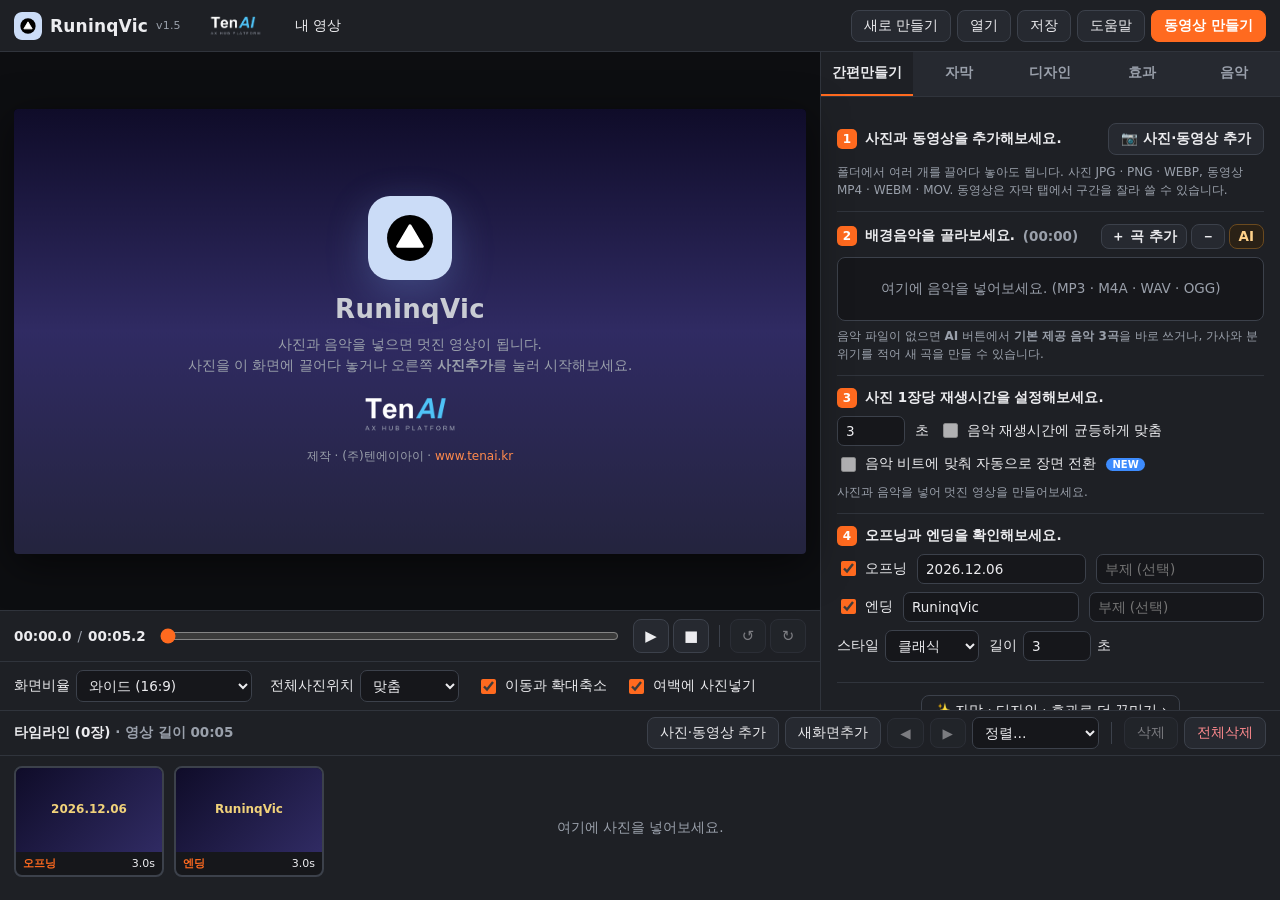
==== index.html @ b792215c "Music dialog: keep ElevenLabs only, add 3 built-in songs (봄의 첫빛 x2, Rosemarine) usable without a key" ====
<!DOCTYPE html>
<html lang="ko">
<head>
<meta charset="utf-8">
<meta name="viewport" content="width=device-width, initial-scale=1, viewport-fit=cover">
<meta name="theme-color" content="#16171b">
<meta name="mobile-web-app-capable" content="yes">
<meta name="apple-mobile-web-app-capable" content="yes">
<meta name="apple-mobile-web-app-status-bar-style" content="black-translucent">
<meta name="apple-mobile-web-app-title" content="RuninqVic">
<link rel="manifest" href="manifest.json">
<link rel="apple-touch-icon" href="assets/apple-touch-icon.png">
<title>RuninqVic - 사진으로 동영상 만들기 | 텐에이아이</title>
<meta name="author" content="(주)텐에이아이 - www.tenai.kr">
<meta name="description" content="사진과 음악으로 MP4 슬라이드쇼 동영상을 만드는 무료 웹앱. 제작: (주)텐에이아이 www.tenai.kr">
<link rel="icon" href="data:image/svg+xml,%3Csvg xmlns='http://www.w3.org/2000/svg' viewBox='0 0 64 64'%3E%3Crect width='64' height='64' rx='15' fill='%23CBDCF7'/%3E%3Ccircle cx='32' cy='32' r='17.5' fill='%23000000'/%3E%3Cpath d='M32 22.5 L41.5 38.5 H22.5 Z' fill='%23FFFFFF' stroke='%23FFFFFF' stroke-width='2' stroke-linejoin='round'/%3E%3C/svg%3E">
<link rel="stylesheet" href="css/app.css">
</head>
<body>
<header class="topbar">
  <div class="brand"><img class="logo" src="assets/logo.svg" alt="" width="28" height="28"><span class="name">RuninqVic</span><span class="ver">v1.5</span><a class="maker-logo" href="https://www.tenai.kr" target="_blank" rel="noopener" title="제작: (주)텐에이아이 · www.tenai.kr"><img src="assets/tenai-logo-dark.png" alt="TenAI"></a></div>
  <input id="projName" class="proj-name" title="프로젝트 이름" spellcheck="false">
  <div class="top-actions">
    <button id="btnNew" title="새 프로젝트 (Ctrl+N)"><span class="ico">🆕</span><span class="txt">새로 만들기</span></button>
    <button id="btnOpen" title="프로젝트 파일 열기 (Ctrl+O)"><span class="ico">📂</span><span class="txt">열기</span></button>
    <button id="btnSave" title="프로젝트 파일로 저장 (Ctrl+S)"><span class="ico">💾</span><span class="txt">저장</span></button>
    <button id="btnHelp" title="도움말 (F1)"><span class="ico">❔</span><span class="txt">도움말</span></button>
    <button id="btnSend" hidden title="방금 만든 영상을 카카오톡 등으로 보내기"><span class="ico">📤</span><span class="txt">보내기</span></button>
    <button id="btnExport" class="primary" title="동영상 만들기 (Ctrl+E)"><span class="ico">🎬</span><span class="txt">동영상 만들기</span></button>
  </div>
</header>

<main class="layout">
  <section class="stage">
    <div class="preview-wrap" id="previewWrap">
      <canvas id="preview"></canvas>
      <div class="welcome" id="welcome">
        <img class="w-logo" src="assets/logo.svg" alt="RuninqVic" width="84" height="84">
        <h1>RuninqVic</h1>
        <p>사진과 음악을 넣으면 멋진 영상이 됩니다.<br>사진을 이 화면에 끌어다 놓거나 오른쪽 <b>사진추가</b>를 눌러 시작해보세요.</p>
        <p class="credit"><a href="https://www.tenai.kr" target="_blank" rel="noopener" title="(주)텐에이아이 홈페이지"><img class="credit-logo" src="assets/tenai-logo-dark.png" alt="TenAI"></a><br>제작 · (주)텐에이아이 · <a href="https://www.tenai.kr" target="_blank" rel="noopener">www.tenai.kr</a></p>
      </div>
      <div class="drop-overlay" id="dropOverlay">여기에 놓으면 추가됩니다</div>
    </div>
    <div class="controls">
      <div class="tc"><span id="tcCur">00:00.0</span><span class="sep">/</span><span id="tcTotal">00:00.0</span></div>
      <input type="range" id="scrub" min="0" max="1000" value="0" step="1">
      <div class="ctl-btns">
        <button id="btnPlay" class="icon" title="재생/일시정지 (Space)">▶</button>
        <button id="btnStop" class="icon" title="정지">■</button>
        <span class="vsep"></span>
        <button id="btnRotL" class="icon" title="선택한 사진 왼쪽으로 90° 회전">↺</button>
        <button id="btnRotR" class="icon" title="선택한 사진 오른쪽으로 90° 회전">↻</button>
        <button id="btnStageOpts" class="icon mobile-only" title="화면 설정 (비율·위치·효과)">⚙</button>
      </div>
    </div>
    <div class="stage-opts">
      <label>화면비율 <select id="aspect"></select></label>
      <label>전체사진위치 <select id="fit"><option value="fit">맞춤</option><option value="fill">채움</option><option value="original">원본 크기</option></select></label>
      <label class="chk"><input type="checkbox" id="kenBurns"> 이동과 확대축소</label>
      <label class="chk"><input type="checkbox" id="blurFill"> 여백에 사진넣기</label>
    </div>
  </section>

  <aside class="panel">
    <nav class="tabs">
      <button data-tab="quick" class="active">간편만들기</button>
      <button data-tab="caption">자막</button>
      <button data-tab="design">디자인</button>
      <button data-tab="fx">효과</button>
      <button data-tab="music">음악</button>
    </nav>
    <div class="tab-pages">

      <div class="tab-page active" data-page="quick">
        <div class="step">
          <div class="step-h"><span class="num">1</span>사진과 동영상을 추가해보세요.<button id="btnAddPhotos" class="step-btn desktop-only">📷 사진·동영상 추가</button><span class="step-btns mobile-only"><button id="btnAddPhotosOnly" class="step-btn">📷 사진</button><button id="btnAddVideosOnly" class="step-btn">🎬 동영상</button></span></div>
          <div class="hint desktop-only">폴더에서 여러 개를 끌어다 놓아도 됩니다. 사진 JPG · PNG · WEBP, 동영상 MP4 · WEBM · MOV. 동영상은 자막 탭에서 구간을 잘라 쓸 수 있습니다.</div>
          <div class="hint mobile-only"><b>여러 장 한 번에:</b> 사진 선택 화면에서 사진을 차례로 눌러 여러 장을 고른 뒤 완료(추가)를 누르세요. 갤러리 앱이 열리면 사진을 <b>길게 눌러</b> 선택을 시작합니다. 동영상은 자막 탭에서 구간을 잘라 쓸 수 있습니다.</div>
        </div>
        <div class="step">
          <div class="step-h"><span class="num">2</span>배경음악을 골라보세요. <span class="muted" id="musicTotal">(00:00)</span>
            <span class="step-btns"><button id="btnAddMusic" class="mini" title="음악 파일 추가">＋ 곡 추가</button><button id="btnRemoveMusic" class="mini" title="선택한 음악 제거">－</button><button id="btnGenMusic" class="mini gen" title="가사와 스타일로 AI 음악 만들기">AI</button></span></div>
          <ul class="music-list" id="musicList"><li class="empty">여기에 음악을 넣어보세요. (MP3 · M4A · WAV · OGG)</li></ul>
          <div class="hint">음악 파일이 없으면 <b>AI</b> 버튼에서 <b>기본 제공 음악 3곡</b>을 바로 쓰거나, 가사와 분위기를 적어 새 곡을 만들 수 있습니다.</div>
        </div>
        <div class="step">
          <div class="step-h"><span class="num">3</span>사진 1장당 재생시간을 설정해보세요.</div>
          <div class="row">
            <input type="number" id="defaultDuration" min="0.5" max="60" step="0.5" value="3"> 초
            <label class="chk"><input type="checkbox" id="fitToMusic"> 음악 재생시간에 균등하게 맞춤</label>
          </div>
          <div class="row">
            <label class="chk"><input type="checkbox" id="beatSync"> 음악 비트에 맞춰 자동으로 장면 전환 <span class="badge">NEW</span></label>
          </div>
          <div class="hint" id="durationInfo">사진과 음악을 넣어 멋진 영상을 만들어보세요.</div>
        </div>
        <div class="step">
          <div class="step-h"><span class="num">4</span>오프닝과 엔딩을 확인해보세요.</div>
          <div class="row title-row">
            <label class="chk"><input type="checkbox" id="openingOn"> 오프닝</label>
            <input type="text" id="openingTitle" placeholder="제목 (예: 2026.09.16)">
            <input type="text" id="openingSub" placeholder="부제 (선택)">
          </div>
          <div class="row title-row">
            <label class="chk"><input type="checkbox" id="endingOn"> 엔딩</label>
            <input type="text" id="endingTitle" placeholder="제목 (예: The End)">
            <input type="text" id="endingSub" placeholder="부제 (선택)">
          </div>
          <div class="row">
            <label>스타일 <select id="titleStyle"></select></label>
            <label>길이 <input type="number" id="titleDuration" min="1" max="15" step="0.5" value="3"> 초</label>
          </div>
        </div>
        <div class="step cta">
          <button id="btnGoDetail" class="ghost">✨ 자막 · 디자인 · 효과로 더 꾸미기 ›</button>
        </div>
      </div>

      <div class="tab-page" data-page="caption">
        <p class="panel-title">타임라인에서 화면을 선택하고 자막을 써보세요.</p>
        <div class="row">
          <select id="capFont" title="글꼴"></select>
          <select id="capSize" title="크기"></select>
          <input type="color" id="capColor" value="#ffffff" title="글자색">
        </div>
        <div class="row toggles">
          <button id="capBold" class="tog" title="굵게"><b>가</b></button>
          <button id="capItalic" class="tog" title="기울임"><i>가</i></button>
          <button id="capShadow" class="tog" title="그림자"><span class="sh">가</span></button>
          <button id="capOutline" class="tog" title="외곽선"><span class="ol">가</span></button>
          <button id="capBox" class="tog" title="배경 상자"><span class="bx">가</span></button>
        </div>
        <textarea id="capText" placeholder="이 화면에 넣을 자막을 입력하세요. 줄바꿈도 됩니다." rows="6"></textarea>
        <div class="two">
          <div>
            <div class="sub-h">위치</div>
            <div class="pos-grid" id="posGrid"></div>
          </div>
          <div>
            <div class="sub-h">효과</div>
            <div class="fx-list" id="capEffects"></div>
          </div>
        </div>
        <div class="row" id="durationRow">
          <label>이 화면 재생시간 <input type="number" id="slideDuration" min="0.5" max="120" step="0.5" placeholder="기본"> 초</label>
          <button id="slideDurationReset" class="mini" title="기본값으로">↺</button>
        </div>
        <div class="video-box" id="videoBox" hidden>
          <div class="sub-h">🎬 동영상 구간 자르기 <span class="muted" id="vSrcLen"></span></div>
          <div class="trimmer" id="trimmer">
            <div class="strip" id="vStrip"></div>
            <div class="dim dim-l" id="vDimL"></div>
            <div class="dim dim-r" id="vDimR"></div>
            <div class="sel-box" id="vSelBox"></div>
            <div class="playhead" id="vPlayhead"></div>
            <div class="handle handle-l" id="vHandleL" tabindex="0" title="시작 지점 (끌어서 조절)"><span class="lbl" id="vLblIn">0.0</span></div>
            <div class="handle handle-r" id="vHandleR" tabindex="0" title="끝 지점 (끌어서 조절)"><span class="lbl" id="vLblOut">0.0</span></div>
          </div>
          <div class="row trim-row">
            <span class="fld">시작 <button class="mini" id="vInMinus" title="0.5초 앞으로">−</button><input type="number" id="vIn" min="0" step="0.1"><button class="mini" id="vInPlus" title="0.5초 뒤로">＋</button></span>
            <span class="fld">끝 <button class="mini" id="vOutMinus" title="0.5초 앞으로">−</button><input type="number" id="vOut" min="0" step="0.1"><button class="mini" id="vOutPlus" title="0.5초 뒤로">＋</button></span>
            <span class="fld">길이 <input type="number" id="vLenIn" min="0.5" step="0.5" title="구간 길이(초). 시작 지점은 그대로 두고 끝을 맞춥니다"> 초</span>
          </div>
          <div class="row trim-row">
            <button id="vSetIn" class="ghost" title="미리보기의 현재 장면을 시작 지점으로 (I)">⏵ 여기서부터</button>
            <button id="vSetOut" class="ghost" title="미리보기의 현재 장면을 끝 지점으로 (O)">⏴ 여기까지</button>
            <button id="vPlaySeg" class="ghost" title="선택한 구간만 재생">▶ 구간 재생</button>
            <span class="grow"></span>
            <span class="quick">빠른 선택 <button class="mini" data-len="3">3초</button><button class="mini" data-len="5">5초</button><button class="mini" data-len="10">10초</button><button class="mini" id="vReset">전체</button></span>
          </div>
          <div class="row">
            <label>동영상 소리 <input type="range" id="vVolume" min="0" max="1.5" step="0.05"> <span id="vVolumeVal">100%</span></label>
            <label class="chk"><input type="checkbox" id="vMute"> 음소거</label>
          </div>
          <div class="hint">미리보기를 원하는 장면에 멈춘 뒤 <b>여기서부터</b> / <b>여기까지</b>를 누르는 것이 가장 쉽습니다. 동영상 화면의 재생시간은 구간 길이와 같습니다. 이동과 확대축소는 동영상에 적용되지 않습니다.</div>
        </div>
        <div class="row nav-row">
          <button id="capApplyAll" class="ghost" title="글꼴·크기·색·위치·효과를 모든 화면에 적용">스타일 전체적용</button>
          <span class="grow"></span>
          <button id="prevSlide" class="ghost">‹ 이전화면</button>
          <button id="nextSlide" class="ghost">다음화면 ›</button>
        </div>
      </div>

      <div class="tab-page" data-page="design">
        <p class="panel-title">타임라인에서 화면을 선택하고 디자인을 골라보세요.</p>
        <div class="sec-h">배경 <span class="grow"></span><label class="inline">다른색 <input type="color" id="bgColor" value="#000000"></label><button id="bgApplyAll" class="mini-text">전체적용</button></div>
        <div class="tile-grid" id="bgGrid"></div>
        <div class="row small"><label>블러 강도 <input type="range" id="blurAmount" min="0" max="80" step="5"></label><label>어둡게 <input type="range" id="blurDarken" min="0" max="0.8" step="0.05"></label></div>
        <div class="sec-h">액자 <span class="grow"></span><button id="frameApplyAll" class="mini-text">전체적용</button></div>
        <div class="tile-grid" id="frameGrid"></div>
        <div class="row nav-row"><span class="grow"></span><button id="prevSlide2" class="ghost">‹ 이전화면</button><button id="nextSlide2" class="ghost">다음화면 ›</button></div>
      </div>

      <div class="tab-page" data-page="fx">
        <p class="panel-title">타임라인에서 화면을 선택하고 효과를 골라보세요.</p>
        <div class="sec-h">⏭ 전환 <span class="grow"></span><button id="trApplyAll" class="mini-text">전체적용</button></div>
        <div class="tile-grid" id="trGrid"></div>
        <div class="row small"><label>전환 길이 <input type="range" id="trDuration" min="0.2" max="2.5" step="0.1"> <span id="trDurationVal">0.8초</span></label></div>
        <div class="row small"><label>이동과 확대축소 강도 <input type="range" id="kbIntensity" min="0.3" max="2" step="0.1"></label></div>
        <div class="sec-h">★ 시네마틱 <span class="grow"></span><button id="cineApplyAll" class="mini-text">전체적용</button></div>
        <div class="tile-grid" id="cineGrid"></div>
        <div class="row nav-row"><span class="grow"></span><button id="prevSlide3" class="ghost">‹ 이전화면</button><button id="nextSlide3" class="ghost">다음화면 ›</button></div>
      </div>

      <div class="tab-page" data-page="music">
        <p class="panel-title">배경음악을 세밀하게 조절해보세요.</p>
        <div class="row"><button id="btnAddMusic2" class="ghost">＋ 곡 추가</button><button id="btnGenMusic2" class="ghost gen">AI</button><span class="grow"></span><span class="muted" id="musicTotal2">총 00:00</span></div>
        <ul class="music-list detail" id="musicList2"></ul>
        <div class="row"><label>전체 볼륨 <input type="range" id="musicVolume" min="0" max="1.5" step="0.05"> <span id="musicVolumeVal">100%</span></label></div>
        <div class="row"><label>페이드 인 <input type="number" id="fadeIn" min="0" max="15" step="0.5"> 초</label><label>페이드 아웃 <input type="number" id="fadeOut" min="0" max="15" step="0.5"> 초</label></div>
        <div class="row"><label>시작 지점 자르기 <input type="number" id="trimStart" min="0" step="1"> 초</label><label class="chk"><input type="checkbox" id="musicLoop"> 영상이 더 길면 반복</label></div>
        <div class="row"><label class="chk"><input type="checkbox" id="duckVideo"> 동영상 소리가 날 때 음악 줄이기</label><label>음악 크기 <input type="range" id="duckLevel" min="0" max="1" step="0.05"> <span id="duckLevelVal">25%</span></label></div>
        <div class="hint" id="beatInfo">음악을 넣으면 비트를 자동으로 분석합니다.</div>
      </div>
    </div>
  </aside>
</main>

<footer class="timeline">
  <div class="tl-head">
    <span class="tl-title">타임라인 (<span id="slideCount">0</span>장) <span class="muted">· 영상 길이 <span id="tlTotal">00:00</span></span></span>
    <div class="tl-actions">
      <button id="btnAddPhotos2"><span class="ico">📷</span><span class="txt">사진·동영상 추가</span></button>
      <button id="btnAddText"><span class="ico">➕</span><span class="txt">새화면추가</span></button>
      <button id="btnMoveL" title="선택한 화면을 앞으로">◀</button>
      <button id="btnMoveR" title="선택한 화면을 뒤로">▶</button>
      <select id="sortSel" title="정렬"><option value="">정렬…</option><option value="name">이름순</option><option value="date">촬영·수정일순</option><option value="reverse">순서 뒤집기</option><option value="shuffle">무작위 섞기</option></select>
      <span class="vsep"></span>
      <button id="btnDelete" title="선택한 화면 삭제 (Delete)"><span class="ico">－</span><span class="txt">삭제</span></button>
      <button id="btnClear" class="danger"><span class="ico">✕</span><span class="txt">전체삭제</span></button>
    </div>
  </div>
  <div class="tl-strip" id="tlStrip"><div class="tl-empty" id="tlEmpty">여기에 사진을 넣어보세요.</div></div>
</footer>

<!-- Export modal -->
<div class="modal" id="exportModal">
  <div class="modal-box">
    <div class="modal-h">동영상 만들기<button class="close" data-close="exportModal">✕</button></div>
    <div class="modal-body" id="exportForm">
      <div class="row"><label class="wide">파일 이름 <input type="text" id="exName"></label></div>
      <div class="row"><label>용도 <select id="exPreset"><option value="pc">PC · TV용 (1080p)</option><option value="youtube">유튜브 (1080p 고화질)</option><option value="sns">스마트폰 · SNS (720p)</option><option value="4k">4K UHD</option><option value="custom">사용자 설정</option></select></label></div>
      <div class="row"><label>크기 <select id="exRes"></select></label><label>프레임 <select id="exFps"><option value="24">24 fps</option><option value="30" selected>30 fps</option><option value="60">60 fps</option></select></label></div>
      <div class="row"><label>품질 <select id="exQuality"><option value="low">하 (작은 용량)</option><option value="medium">중</option><option value="high" selected>상 (추천)</option></select></label><label>비트레이트 <input type="number" id="exBitrate" min="1" max="120" step="1"> Mbps</label></div>
      <div class="ex-info" id="exInfo"></div>
    </div>
    <div class="modal-body" id="exportProgress" hidden>
      <canvas id="exPreview" width="320" height="180"></canvas>
      <div class="bar"><div id="exBar"></div></div>
      <div class="ex-status" id="exStatus">준비 중…</div>
    </div>
    <div class="modal-body" id="exportDone" hidden>
      <div class="done-icon">✅</div>
      <div class="ex-status" id="exDoneMsg"></div>
      <a id="exDownload" class="btn primary" download hidden>파일 다운로드</a>
      <div class="send-box" id="exSendBox" hidden>
        <div class="send-h">📤 완성한 영상 보내기</div>
        <div class="send-btns">
          <button id="exShare" class="primary">💬 카카오톡 등으로 보내기</button>
          <a id="exDragFile" class="drag-file" draggable="true" hidden title="이 파일을 카카오톡 PC 채팅창으로 끌어다 놓으세요"><span class="df-ico">🎞</span><span class="df-name" id="exDragName"></span><small>카카오톡 채팅창으로 끌어다 놓기</small></a>
        </div>
        <div class="send-hint" id="exSendHint"></div>
      </div>
      <div class="save-hint" id="exSaveHint" hidden></div>
    </div>
    <div class="modal-f">
      <button id="exCancel" class="ghost">취소</button>
      <button id="exStart" class="primary">만들기</button>
      <button id="exClose" class="primary" hidden>닫기</button>
    </div>
  </div>
</div>

<!-- AI music modal -->
<div class="modal" id="musicGenModal">
  <div class="modal-box wide">
    <div class="modal-h">✨ AI 음악 · 기본 제공 음악 <span class="muted mg-sub">기본 제공 곡을 고르거나, 가사와 분위기를 적어 새 곡을 만듭니다</span><button class="close" data-close="musicGenModal">✕</button></div>
    <div class="modal-body" id="mgForm">
      <div class="mg-provider top">
        <div class="row">
          <label>음악 선택 <select id="mgProvider"></select></label>
          <span class="muted" id="mgProviderNote"></span>
        </div>
        <div class="row" id="mgKeyRow">
          <label class="wide">API 키 <input type="password" id="mgKey" placeholder="서비스에서 발급받은 API 키를 붙여넣으세요" autocomplete="off"></label>
          <label class="chk"><input type="checkbox" id="mgKeySave" checked> 이 브라우저에 저장</label>
          <a id="mgKeyLink" class="btn-link" href="#" target="_blank" rel="noopener">키 발급 안내 ›</a>
        </div>
        <div class="hint" id="mgHint">키는 이 PC의 브라우저 안에만 저장되며 작곡 요청에만 사용됩니다. 곡 하나에 보통 30초~2분이 걸리고, 서비스 요금이 발생할 수 있습니다.</div>
      </div>
      <div class="mg-grid">
        <div class="mg-col">
          <label class="mg-label">1. 분위기 · 스타일</label>
          <textarea id="mgStyle" rows="3" placeholder="예: 따뜻한 어쿠스틱 기타와 피아노, 잔잔하고 감성적인 발라드, 가족 여행 영상에 어울리는 분위기"></textarea>
          <div class="chips" id="mgChips"></div>
          <div class="row">
            <label>보컬 <select id="mgVocal"><option value="auto">보컬 (자동)</option><option value="female">여성 보컬</option><option value="male">남성 보컬</option><option value="none">연주곡 (보컬 없음)</option></select></label>
            <label>길이 <select id="mgLength"><option value="30">30초</option><option value="60">1분</option><option value="120" selected>2분</option><option value="180">3분</option><option value="fit">영상 길이에 맞춤</option></select></label>
          </div>
        </div>
        <div class="mg-col">
          <label class="mg-label">2. 가사 <span class="muted">(선택 · 비우면 AI가 가사도 지어 부릅니다)</span></label>
          <textarea id="mgLyrics" rows="9" placeholder="[verse]&#10;파란 바다 위로 우리 웃음이 번져&#10;오래도록 기억할 여름의 하루&#10;&#10;[chorus]&#10;함께라서 더 빛나는 시간&#10;…&#10;&#10;※ [verse] [chorus] [bridge] 표시는 넣어도 되고 안 넣어도 됩니다."></textarea>
          <div class="row small"><button id="mgLyricsHelp" class="mini-text ghost">가사 예시 넣기</button><span class="muted" id="mgLyricsCount">0자</span></div>
        </div>
      </div>
    </div>
    <div class="modal-body" id="mgProgress" hidden>
      <div class="mg-wait"><div class="spinner"></div><div class="ex-status" id="mgStatus">작곡 중…</div></div>
    </div>
    <div class="modal-body" id="mgResult" hidden>
      <div class="row"><label class="wide">곡 이름 <input type="text" id="mgTitle"></label></div>
      <audio id="mgAudio" controls preload="auto"></audio>
      <div class="ex-status" id="mgResultInfo"></div>
    </div>
    <div class="modal-f">
      <button id="mgRetry" class="ghost" hidden>↺ 다시 만들기</button>
      <a id="mgDownload" class="btn-link" download hidden>다운로드</a>
      <span class="grow"></span>
      <button id="mgCancel" class="ghost">취소</button>
      <button id="mgStart" class="primary">✨ 만들기</button>
      <button id="mgAdd" class="primary" hidden>＋ 배경음악으로 넣기</button>
    </div>
  </div>
</div>

<!-- Help modal -->
<div class="modal" id="helpModal">
  <div class="modal-box wide">
    <div class="modal-h">RuninqVic 도움말<button class="close" data-close="helpModal">✕</button></div>
    <div class="modal-body help">
      <h3>1. 간편만들기</h3>
      <ol>
        <li><b>사진·동영상 추가</b>로 사진이나 짧은 동영상을 넣습니다. 폴더에서 화면으로 끌어다 놓아도 됩니다. 스마트폰에서는 [사진]과 [동영상] 버튼이 따로 있으며, 사진 선택 화면에서 여러 장을 차례로 눌러 한 번에 넣을 수 있습니다. 동영상은 자막 탭에서 시작·끝 구간을 잘라 길이를 정합니다.</li>
        <li><b>배경음악</b>을 넣습니다. 여러 곡을 넣으면 순서대로 이어집니다. 음악 파일이 없으면 <b>AI</b> 버튼에서 기본 제공 음악 3곡(봄의 첫빛 2곡, Rosemarine)을 바로 넣거나, 가사와 분위기를 적어 ElevenLabs로 새 곡을 만들 수 있습니다(새 곡 만들기는 ElevenLabs API 키 필요).</li>
        <li><b>재생시간</b>을 정합니다. <i>음악 재생시간에 균등하게 맞춤</i>을 켜면 음악 길이에 맞춰 사진 시간을 자동 배분하고, <i>비트에 맞춰</i>를 켜면 박자에 맞춰 장면이 바뀝니다.</li>
        <li><b>오프닝·엔딩</b> 제목을 확인합니다.</li>
      </ol>
      <h3>2. 상세꾸미기</h3>
      <p>타임라인에서 화면을 고른 뒤 <b>자막</b>, <b>디자인(배경·액자)</b>, <b>효과(전환·시네마틱)</b>를 넣습니다. <b>전체적용</b>을 누르면 모든 화면에 같은 설정이 적용됩니다.</p>
      <h3>3. 동영상 만들기</h3>
      <p>오른쪽 위 <b>동영상 만들기</b>를 누르고 크기·품질을 고르면 MP4(H.264/AAC) 파일이 만들어집니다. 1080p · 4K · 60fps · 세로(9:16) 쇼츠도 지원합니다.</p>
      <h3>단축키</h3>
      <table>
        <tr><td>Space</td><td>재생 / 일시정지</td><td>← →</td><td>이전 / 다음 화면</td></tr>
        <tr><td>Delete</td><td>선택한 화면 삭제</td><td>Ctrl+S / Ctrl+O</td><td>프로젝트 저장 / 열기</td></tr>
        <tr><td>Ctrl+E</td><td>동영상 만들기</td><td>Home / End</td><td>처음 / 끝으로</td></tr>
        <tr><td>I / O</td><td>동영상 구간 시작 / 끝을 현재 장면으로</td><td>← → (손잡이)</td><td>구간 0.1초 미세 조절</td></tr>
      </table>
      <h3>스마트폰에서</h3>
      <p>안드로이드 Chrome, 아이폰 Safari(16.4 이상)에서도 같은 주소로 쓸 수 있습니다. 브라우저 메뉴의 <b>홈 화면에 추가</b>를 누르면 앱처럼 설치됩니다. 폰에서는 720p, 사진 60장 이하를 권장합니다.</p>
      <p><b>완성한 영상 보내기</b>: 영상이 완성되면 <b>카카오톡 등으로 보내기</b> 버튼이 나옵니다. 누르면 휴대폰의 공유 창이 열리고, 카카오톡을 고른 뒤 채팅방을 선택하면 바로 전송됩니다(밴드·메시지·메일도 같은 방법). PC에서는 완성 화면의 파일 아이콘을 카카오톡 PC 채팅창으로 끌어다 놓으면 됩니다. 창을 닫은 뒤에도 위쪽 <b>📤 보내기</b> 버튼으로 다시 보낼 수 있습니다.</p>
      <p><b>완성한 영상은 어디에 저장되나요?</b></p>
      <ul>
        <li><b>안드로이드</b>: [갤러리에 저장 · 공유]를 누르고 <b>갤러리</b>(또는 Google 포토)를 고르면 갤러리에 저장됩니다. 카카오톡을 고르면 바로 보낼 수 있습니다. [파일 다운로드]를 누르면 휴대폰의 <b>다운로드</b> 폴더(내 파일 앱 › 다운로드, Chrome 메뉴 › 다운로드)에 저장됩니다.</li>
        <li><b>아이폰·아이패드</b>: [사진 앱에 저장 · 공유]를 누르고 <b>비디오 저장</b>을 누르면 사진 앱에 저장됩니다. [파일 다운로드]를 누르면 <b>파일</b> 앱의 다운로드 폴더(설정에 따라 iCloud Drive 또는 나의 iPhone)에 저장되고, Safari 주소창의 ↓ 아이콘에서도 열 수 있습니다.</li>
        <li>프로젝트 파일(.rvproj)과 AI 작곡 파일도 같은 다운로드 폴더에 저장됩니다.</li>
      </ul>
      <p class="credit-box"><a href="https://www.tenai.kr" target="_blank" rel="noopener"><img src="assets/tenai-logo-dark.png" alt="TenAI"></a> RuninqVic은 <b>(주)텐에이아이</b>가 만들었습니다. · <a href="https://www.tenai.kr" target="_blank" rel="noopener">www.tenai.kr</a></p>
      <p class="muted">작업 내용은 이 PC의 브라우저 안에 자동 저장되며, 사진·음악은 외부로 전송되지 않습니다. 다른 PC로 옮기려면 <b>저장</b>으로 .rvproj 파일을 만드세요.</p>
    </div>
    <div class="modal-f"><a class="btn-link" href="manual.html" target="_blank" rel="noopener">📖 전체 사용설명서 보기</a><span class="grow"></span><button id="btnInstall" hidden>📲 홈 화면에 추가</button><button class="primary" data-close="helpModal">확인</button></div>
  </div>
</div>

<input type="file" id="filePhotos" multiple accept="image/*,video/*,.mp4,.webm,.mov,.m4v" hidden>
<input type="file" id="filePhotosOnly" multiple accept="image/*" hidden>
<input type="file" id="fileVideosOnly" multiple accept="video/*,.mp4,.webm,.mov,.m4v" hidden>
<input type="file" id="fileMusic" multiple accept="audio/*,.mp3,.m4a,.wav,.ogg,.aac,.flac" hidden>
<input type="file" id="fileProj" accept=".rvproj,.json" hidden>
<div id="toast"></div>

<script src="lib/mp4-muxer.min.js"></script>
<script src="lib/webm-muxer.min.js"></script>
<script src="js/state.js"></script>
<script src="js/timeline.js"></script>
<script src="js/designs.js"></script>
<script src="js/render.js"></script>
<script src="js/audio.js"></script>
<script src="js/exporter.js"></script>
<script src="js/store.js"></script>
<script src="js/musicgen.js"></script>
<script src="js/app.js"></script>
</body>
</html>
---- css/app.css ----
:root {
  --bg: #16171b; --bg2: #1e2025; --bg3: #262930; --line: #30343c; --line2: #3c414b;
  --text: #ececef; --muted: #9aa0ab; --accent: #ff6a1f; --accent2: #ff8a4d; --blue: #3d8bfd; --danger: #e5484d;
  --radius: 10px; --font: "Pretendard", "맑은 고딕", "Malgun Gothic", "Segoe UI", system-ui, sans-serif;
}
* { box-sizing: border-box; }
[hidden] { display: none !important; }
html, body { height: 100%; margin: 0; }
body { font-family: var(--font); font-size: 13.5px; color: var(--text); background: var(--bg); display: grid; grid-template-rows: 52px 1fr 190px; overflow: hidden; }
button, select, input, textarea { font: inherit; color: inherit; }
button { background: var(--bg3); border: 1px solid var(--line2); border-radius: 8px; padding: 6px 12px; cursor: pointer; transition: background .12s, border-color .12s, transform .05s; }
button:hover { background: #2f333b; border-color: #4a505b; }
button:active { transform: translateY(1px); }
button:disabled { opacity: .45; cursor: default; }
button.primary, .btn.primary { background: var(--accent); border-color: var(--accent); color: #fff; font-weight: 700; }
button.primary:hover { background: var(--accent2); }
button.ghost { background: transparent; }
button.danger { color: #ff8a8e; }
button.mini { padding: 2px 9px; line-height: 1.4; }
button.mini-text { padding: 3px 10px; font-size: 12px; }
button.icon { width: 36px; height: 34px; padding: 0; font-size: 15px; }
button.tog { width: 38px; height: 34px; padding: 0; font-size: 15px; }
button.tog.on { background: var(--accent); border-color: var(--accent); color: #fff; }
select, input[type=text], input[type=number], textarea { background: var(--bg); border: 1px solid var(--line2); border-radius: 7px; padding: 6px 8px; outline: none; }
select:focus, input:focus, textarea:focus { border-color: var(--blue); }
input[type=number] { width: 68px; }
input[type=color] { width: 34px; height: 30px; padding: 2px; border: 1px solid var(--line2); border-radius: 7px; background: var(--bg); cursor: pointer; }
input[type=range] { accent-color: var(--accent); vertical-align: middle; }
input[type=checkbox] { accent-color: var(--accent); width: 15px; height: 15px; vertical-align: -2px; }
.muted { color: var(--muted); }
.grow { flex: 1; }
.vsep { width: 1px; height: 22px; background: var(--line2); margin: 0 6px; display: inline-block; }
.badge { background: var(--blue); color: #fff; font-size: 10px; padding: 1px 6px; border-radius: 10px; font-weight: 700; margin-left: 4px; vertical-align: 1px; }

/* top bar */
.topbar { display: flex; align-items: center; gap: 14px; padding: 0 14px; background: var(--bg2); border-bottom: 1px solid var(--line); }
.brand { display: flex; align-items: center; gap: 8px; font-weight: 800; font-size: 17px; letter-spacing: .2px; }
.brand .logo { width: 28px; height: 28px; border-radius: 8px; display: block; }
.brand .ver { font-size: 11px; color: var(--muted); font-weight: 500; }
.brand .maker-logo { display: inline-flex; align-items: center; margin-left: 10px; padding: 3px 8px; border-radius: 7px; border: 1px solid transparent; }
.brand .maker-logo img { height: 22px; display: block; }
.brand .maker-logo:hover { background: var(--bg3); border-color: var(--line2); }
.welcome .credit { margin-top: 18px; font-size: 12px; color: var(--muted); pointer-events: auto; }
.welcome .credit a { color: var(--accent2); text-decoration: none; }
.welcome .credit-logo { height: 40px; margin-bottom: 6px; }
.credit-box { background: var(--bg); border: 1px solid var(--line2); border-radius: 8px; padding: 10px 12px; margin: 14px 0 8px; }
.credit-box a { color: var(--accent2); }
.credit-box img { height: 26px; vertical-align: middle; margin-right: 8px; }
.proj-name { width: 240px; background: transparent; border: 1px solid transparent; border-radius: 7px; padding: 5px 8px; font-size: 14px; }
.proj-name:hover, .proj-name:focus { border-color: var(--line2); background: var(--bg); }
.top-actions { margin-left: auto; display: flex; gap: 6px; }

/* layout */
.layout { display: grid; grid-template-columns: 1fr 460px; min-height: 0; }
.stage { display: grid; grid-template-rows: 1fr auto auto; min-height: 0; background: #0d0e11; }
.preview-wrap { position: relative; display: grid; place-items: center; min-height: 0; padding: 14px; }
#preview { max-width: 100%; max-height: 100%; background: #000; box-shadow: 0 10px 40px rgba(0,0,0,.55); border-radius: 4px; cursor: pointer; }
.welcome { position: absolute; inset: 0; display: grid; place-content: center; text-align: center; pointer-events: none; color: #c9ccd3; }
.welcome .w-logo { width: 84px; height: 84px; margin: 0 auto 14px; border-radius: 22px; display: block; box-shadow: 0 12px 40px rgba(120,160,230,.30); }
.welcome h1 { margin: 0 0 10px; font-size: 26px; letter-spacing: .3px; }
.welcome p { margin: 0; line-height: 1.6; color: var(--muted); }
.drop-overlay { position: absolute; inset: 10px; border: 2px dashed var(--accent); border-radius: 14px; background: rgba(255,106,31,.12); display: none; place-items: center; font-size: 20px; font-weight: 700; color: #fff; pointer-events: none; }
body.dragging .drop-overlay { display: grid; }
.controls { display: flex; align-items: center; gap: 12px; padding: 8px 14px; background: var(--bg2); border-top: 1px solid var(--line); }
.tc { font-variant-numeric: tabular-nums; font-weight: 700; min-width: 128px; }
.tc .sep { margin: 0 6px; color: var(--muted); font-weight: 400; }
#scrub { flex: 1; }
.ctl-btns { display: flex; align-items: center; gap: 4px; }
.stage-opts { display: flex; align-items: center; gap: 18px; padding: 8px 14px; background: var(--bg2); border-top: 1px solid var(--line); }
.stage-opts label { display: inline-flex; align-items: center; gap: 6px; }

/* right panel */
.panel { display: grid; grid-template-rows: auto 1fr; background: var(--bg2); border-left: 1px solid var(--line); min-height: 0; }
.tabs { display: grid; grid-template-columns: repeat(5, 1fr); gap: 0; border-bottom: 1px solid var(--line); }
.tabs button { border: 0; border-radius: 0; background: var(--bg3); padding: 12px 4px; font-weight: 700; color: var(--muted); border-bottom: 2px solid transparent; }
.tabs button.active { background: var(--bg2); color: var(--text); border-bottom-color: var(--accent); }
.tab-pages { overflow: auto; min-height: 0; }
.tab-page { display: none; padding: 14px 16px 24px; }
.tab-page.active { display: block; }
.panel-title { margin: 0 0 12px; font-weight: 700; }
.step { padding: 12px 0; border-bottom: 1px solid var(--line); }
.step:last-child { border-bottom: 0; }
.step-h { display: flex; align-items: center; gap: 8px; font-weight: 700; margin-bottom: 8px; }
.step-h .num { width: 20px; height: 20px; border-radius: 5px; background: var(--accent); color: #fff; display: grid; place-items: center; font-size: 12px; }
.step-btn { margin-left: auto; font-weight: 700; }
.step-btns { margin-left: auto; display: flex; gap: 4px; }
.hint { color: var(--muted); font-size: 12px; margin-top: 6px; line-height: 1.5; }
.row { display: flex; align-items: center; gap: 10px; flex-wrap: wrap; margin: 8px 0; }
.row.small { font-size: 12px; color: var(--muted); }
.row.small input[type=range] { width: 110px; }
.row label { display: inline-flex; align-items: center; gap: 6px; }
.row label.wide { flex: 1; }
.row label.wide input { flex: 1; }
.title-row input[type=text] { flex: 1; min-width: 100px; }
.cta { text-align: center; }
.music-list { list-style: none; margin: 0; padding: 0; border: 1px solid var(--line2); border-radius: 8px; background: var(--bg); max-height: 150px; overflow: auto; }
.music-list li { display: flex; align-items: center; gap: 8px; padding: 7px 10px; border-bottom: 1px solid var(--line); cursor: pointer; }
.music-list li:last-child { border-bottom: 0; }
.music-list li.sel { background: rgba(61,139,253,.18); }
.music-list li.empty { color: var(--muted); justify-content: center; cursor: default; padding: 22px; }
.music-list li .n { flex: 1; overflow: hidden; text-overflow: ellipsis; white-space: nowrap; }
.music-list li .d { color: var(--muted); font-variant-numeric: tabular-nums; }
.music-list.detail li input[type=range] { width: 90px; }
.sub-h { font-weight: 700; margin: 10px 0 6px; }
.sec-h { display: flex; align-items: center; gap: 8px; font-weight: 700; margin: 14px 0 8px; }
.sec-h label.inline { font-weight: 400; font-size: 12px; display: inline-flex; align-items: center; gap: 5px; }
.toggles { gap: 6px; }
#capText { width: 100%; resize: vertical; margin: 6px 0; }
.two { display: grid; grid-template-columns: 130px 1fr; gap: 16px; }
.pos-grid { display: grid; grid-template-columns: repeat(3, 34px); gap: 4px; }
.pos-grid button { height: 30px; padding: 0; font-size: 11px; color: var(--muted); }
.pos-grid button.on { background: var(--accent); border-color: var(--accent); color: #fff; }
.fx-list { display: flex; flex-wrap: wrap; gap: 6px; }
.fx-list button.on { background: var(--accent); border-color: var(--accent); color: #fff; }
.nav-row { margin-top: 14px; }
.tile-grid { display: grid; grid-template-columns: repeat(4, 1fr); gap: 8px; }
.tile { border: 2px solid var(--line2); border-radius: 8px; background: var(--bg); padding: 0; overflow: hidden; display: grid; grid-template-rows: 56px auto; }
.tile canvas, .tile .ico { width: 100%; height: 56px; display: block; object-fit: cover; }
.tile .ico { display: grid; place-items: center; font-size: 22px; background: #0d0e11; }
.tile .lbl { font-size: 11px; padding: 4px 2px; text-align: center; white-space: nowrap; overflow: hidden; text-overflow: ellipsis; }
.tile.on { border-color: var(--blue); box-shadow: 0 0 0 1px var(--blue); }
.tile.override .lbl::after { content: " •"; color: var(--accent); }

/* timeline */
.timeline { display: grid; grid-template-rows: auto 1fr; background: var(--bg2); border-top: 1px solid var(--line); min-height: 0; }
.tl-head { display: flex; align-items: center; padding: 6px 14px; border-bottom: 1px solid var(--line); }
.tl-title { font-weight: 700; }
.tl-actions { margin-left: auto; display: flex; align-items: center; gap: 6px; }
.tl-strip { display: flex; gap: 10px; padding: 10px 14px; overflow-x: auto; overflow-y: hidden; align-items: flex-start; position: relative; }
.tl-empty { position: absolute; inset: 0; display: grid; place-items: center; color: var(--muted); }
.tl-item { flex: 0 0 auto; width: 150px; border: 2px solid var(--line2); border-radius: 8px; background: var(--bg); overflow: hidden; cursor: pointer; user-select: none; position: relative; transition: border-color .1s; }
.tl-item:hover { border-color: #565c68; }
.tl-item.sel { border-color: var(--accent); box-shadow: 0 0 0 1px var(--accent); }
.tl-item.dragover { border-color: var(--blue); box-shadow: -4px 0 0 var(--blue); }
.tl-item.title-card .thumb { display: grid; place-items: center; font-weight: 700; color: #f1d27a; background: linear-gradient(135deg, #0f0c29, #302b63); text-align: center; padding: 6px; font-size: 12px; line-height: 1.3; }
.tl-item .thumb { width: 100%; height: 84px; object-fit: cover; display: block; background: #222; }
.tl-item .thumb.text-card { display: grid; place-items: center; color: #fff; background: linear-gradient(135deg, #0f0c29, #24243e); font-size: 12px; padding: 6px; text-align: center; }
.tl-item .meta { display: flex; align-items: center; gap: 6px; padding: 4px 7px; font-size: 11px; }
.tl-item .meta .idx { color: var(--accent); font-weight: 700; }
.tl-item .meta .nm { flex: 1; overflow: hidden; text-overflow: ellipsis; white-space: nowrap; color: var(--muted); }
.tl-item .meta .dur { font-variant-numeric: tabular-nums; }
.tl-item .cap-dot { position: absolute; top: 5px; right: 6px; background: rgba(0,0,0,.6); color: #fff; font-size: 10px; padding: 1px 5px; border-radius: 6px; }
.tl-item .rot { position: absolute; top: 5px; left: 6px; background: rgba(0,0,0,.6); color: #fff; font-size: 10px; padding: 1px 5px; border-radius: 6px; }

/* modal */
.modal { position: fixed; inset: 0; background: rgba(0,0,0,.6); display: none; place-items: center; z-index: 50; }
.modal.open { display: grid; }
.modal-box { width: 560px; max-width: 94vw; max-height: 90vh; overflow: auto; background: var(--bg2); border: 1px solid var(--line2); border-radius: 14px; box-shadow: 0 30px 80px rgba(0,0,0,.6); }
.modal-box.wide { width: 720px; }
.modal-h { display: flex; align-items: center; font-weight: 800; font-size: 16px; padding: 14px 18px; border-bottom: 1px solid var(--line); }
.modal-h .close { margin-left: auto; padding: 2px 8px; background: transparent; border: 0; font-size: 16px; }
.modal-body { padding: 14px 18px; }
.modal-f { display: flex; justify-content: flex-end; align-items: center; gap: 8px; padding: 12px 18px; border-top: 1px solid var(--line); }
.btn-link { color: var(--accent2); text-decoration: none; font-weight: 700; }
.btn-link:hover { text-decoration: underline; }
.ex-info { background: var(--bg); border: 1px solid var(--line); border-radius: 8px; padding: 10px 12px; font-size: 12.5px; color: var(--muted); line-height: 1.6; margin-top: 6px; }
#exPreview { width: 100%; height: auto; background: #000; border-radius: 8px; display: block; }
.bar { height: 10px; background: var(--bg); border: 1px solid var(--line2); border-radius: 6px; overflow: hidden; margin: 14px 0 8px; }
#exBar { height: 100%; width: 0; background: linear-gradient(90deg, var(--accent), #ffb347); transition: width .2s; }
.ex-status { font-size: 13px; color: var(--muted); line-height: 1.6; }
.done-icon { font-size: 44px; text-align: center; margin: 10px 0; }
#exDownload { display: inline-block; text-decoration: none; padding: 8px 16px; border-radius: 8px; margin-top: 10px; }
.help h3 { margin: 14px 0 6px; font-size: 14px; color: var(--accent2); }
.help ol, .help p { margin: 6px 0; line-height: 1.65; }
.help table { border-collapse: collapse; margin-top: 6px; }
.help td { padding: 4px 14px 4px 0; }
.help td:nth-child(odd) { color: var(--accent2); font-weight: 700; font-family: Consolas, monospace; }

/* toast */
#toast { position: fixed; left: 50%; bottom: 210px; transform: translateX(-50%); display: flex; flex-direction: column; gap: 6px; z-index: 60; pointer-events: none; }
#toast div { background: rgba(20,22,28,.95); border: 1px solid var(--line2); color: #fff; padding: 9px 16px; border-radius: 10px; box-shadow: 0 8px 30px rgba(0,0,0,.5); animation: toastIn .18s ease-out; }
#toast div.err { border-color: var(--danger); }
@keyframes toastIn { from { opacity: 0; transform: translateY(8px); } to { opacity: 1; transform: none; } }

/* caption toggle glyph previews */
.tog .sh { text-shadow: 2px 2px 3px #000; }
.tog .ol { -webkit-text-stroke: 1px #000; color: #fff; }
.tog .bx { background: rgba(0,0,0,.6); padding: 0 4px; border-radius: 3px; }

@media (max-width: 1100px) { .layout { grid-template-columns: 1fr 380px; } .tile-grid { grid-template-columns: repeat(3, 1fr); } }

/* video trim */
.video-box { margin-top: 12px; padding: 10px 12px; border: 1px solid var(--line2); border-radius: 10px; background: var(--bg); }
.video-box .sub-h { margin-top: 0; }
.trimmer { position: relative; height: 64px; margin: 6px 0 22px; border-radius: 8px; background: #101114; user-select: none; touch-action: none; overflow: visible; }
.trimmer .strip { position: absolute; inset: 0; border-radius: 8px; background-color: #22242a; background-size: 100% 100%; background-repeat: no-repeat; }
.trimmer .strip.loading::after { content: "장면 미리보기 준비 중…"; position: absolute; inset: 0; display: grid; place-items: center; color: var(--muted); font-size: 12px; }
.trimmer .dim { position: absolute; top: 0; bottom: 0; background: rgba(6,7,9,.72); pointer-events: none; }
.trimmer .dim-l { left: 0; border-radius: 8px 0 0 8px; } .trimmer .dim-r { right: 0; border-radius: 0 8px 8px 0; }
.trimmer .sel-box { position: absolute; top: 0; bottom: 0; border: 2px solid var(--accent); border-radius: 4px; pointer-events: none; box-shadow: inset 0 0 0 1px rgba(0,0,0,.4); }
.trimmer .playhead { position: absolute; top: -4px; bottom: -4px; width: 2px; background: #fff; box-shadow: 0 0 0 1px rgba(0,0,0,.6); pointer-events: none; display: none; }
.trimmer .handle { position: absolute; top: -2px; bottom: -2px; width: 18px; background: var(--accent); border-radius: 5px; cursor: ew-resize; touch-action: none; box-shadow: 0 2px 8px rgba(0,0,0,.6); outline: none; }
.trimmer .handle::before { content: ""; position: absolute; left: 7px; top: 22px; width: 4px; height: 20px; border-left: 1px solid rgba(255,255,255,.7); border-right: 1px solid rgba(255,255,255,.7); }
.trimmer .handle:hover, .trimmer .handle:focus, .trimmer .handle.drag { background: var(--accent2); }
.trimmer .handle-l { margin-left: -9px; } .trimmer .handle-r { margin-left: -9px; }
.trimmer .handle .lbl { position: absolute; top: 100%; left: 50%; transform: translateX(-50%); margin-top: 3px; font-size: 11px; color: var(--text); background: var(--bg3); padding: 1px 5px; border-radius: 4px; white-space: nowrap; font-variant-numeric: tabular-nums; }
.trim-row .fld { display: inline-flex; align-items: center; gap: 4px; }
.trim-row input[type=number] { width: 62px; }
.trim-row .quick { display: inline-flex; align-items: center; gap: 4px; font-size: 12px; color: var(--muted); }
.tl-item .cap-dot.vid { background: var(--accent); }

/* ---------- mobile (phones & small tablets) ---------- */
button .ico { display: none; }
.mobile-only { display: none; }
.desktop-only { }
@media (max-width: 900px), (pointer: coarse) and (max-width: 1100px) {
  html, body { height: 100dvh; }
  body { grid-template-rows: 48px auto auto minmax(0, 1fr); grid-template-columns: minmax(0, 1fr); font-size: 14px; padding-bottom: env(safe-area-inset-bottom); overflow-x: hidden; }
  .topbar, .stage, .timeline, .panel, .controls, .stage-opts, .tl-head { min-width: 0; max-width: 100vw; }
  .stage-opts, .tl-head { flex-wrap: wrap; }
  .tl-actions { margin-left: 0; flex-wrap: wrap; }
  .tl-title { flex: 1 1 auto; }
  .brand .name { display: none; }
  .brand .maker-logo { margin-left: 2px; padding: 2px 4px; }
  .brand .maker-logo img { height: 18px; }
  .proj-name { flex: 1 1 60px; width: 60px; }
  .layout { display: contents; }
  .stage { order: 1; grid-template-rows: auto auto auto; }
  .timeline { order: 2; }
  .panel { order: 3; border-left: 0; border-top: 1px solid var(--line); }
  .topbar { padding: 0 8px; gap: 8px; }
  .brand .ver { display: none; }
  .proj-name { flex: 1; width: auto; min-width: 0; font-size: 13px; }
  .top-actions { gap: 4px; }
  .top-actions button .txt, .tl-actions button .txt { display: none; }
  button .ico { display: inline; }
  .top-actions button, .tl-actions button { padding: 6px 9px; min-height: 36px; }
  .preview-wrap { height: min(56.25vw, 36dvh); padding: 6px 8px; }
  #preview { border-radius: 3px; }
  .welcome h1 { font-size: 18px; } .welcome p { font-size: 12px; } .welcome .w-logo { width: 48px; height: 48px; border-radius: 12px; margin-bottom: 8px; }
  .controls { padding: 6px 8px; gap: 8px; }
  .tc { min-width: 0; font-size: 11px; white-space: nowrap; }
  #scrub { min-width: 0; }
  .ctl-btns .vsep { display: none; }
  button.icon { width: 38px; height: 38px; }
  .stage-opts { padding: 6px 8px; gap: 6px 12px; font-size: 12px; display: none; }
  body.show-opts .stage-opts { display: flex; }
  .mobile-only { display: inline-block; }
  .desktop-only { display: none !important; }
  .step-btns.mobile-only { display: inline-flex; }
  .hint.mobile-only { display: block; }
  #btnStageOpts.on { background: var(--accent); border-color: var(--accent); color: #fff; }
  .tl-title .muted, .tl-actions #sortSel { display: none; }
  .stage-opts select { padding: 5px 6px; }
  .tl-head { padding: 4px 8px; gap: 6px; }
  .tl-title { font-size: 12px; }
  .tl-actions .vsep { display: none; }
  .tl-actions #sortSel { width: 74px; padding: 5px 4px; font-size: 12px; }
  .tl-strip { padding: 6px 8px; gap: 6px; }
  .tl-item { width: 104px; }
  .tl-item .thumb { height: 50px; }
  .tl-item .meta { padding: 3px 5px; font-size: 10px; }
  .tl-item .cap-dot, .tl-item .rot { font-size: 9px; }
  .tl-empty { font-size: 12px; }
  .tabs button { padding: 10px 2px; font-size: 12.5px; }
  .tab-page { padding: 10px 12px 48px; }
  .step-h { flex-wrap: wrap; }
  .step-btn { margin-left: auto; }
  .tile-grid { gap: 6px; }
  .tile { grid-template-rows: 46px auto; }
  .tile canvas, .tile .ico { height: 46px; }
  .two { grid-template-columns: 116px 1fr; gap: 10px; }
  .pos-grid { grid-template-columns: repeat(3, 32px); }
  .pos-grid button { height: 32px; }
  button, select, input[type=text], input[type=number] { min-height: 36px; }
  button.mini { min-height: 30px; }
  .modal-box { width: 96vw; max-height: 92dvh; border-radius: 12px; }
  .modal-body { padding: 12px 14px; }
  .help table td { display: block; padding: 2px 0; }
  #toast { bottom: 40dvh; width: calc(100vw - 32px); }
  #toast div { text-align: center; }
  .video-box { padding: 8px 10px; }
}
@media (max-width: 480px) {
  .stage-opts label:not(.chk) { font-size: 11px; }
  .stage-opts { gap: 4px 8px; }
  .tabs button { padding: 9px 1px; font-size: 12px; }
  .tile-grid { grid-template-columns: repeat(4, 1fr); }
}

/* AI music generation */
button.gen { color: #ffd28a; border-color: #6b4a1f; background: #2a2116; }
button.gen:hover { background: #3a2c1a; border-color: #a8731f; }
.mg-sub { font-size: 12px; font-weight: 400; margin-left: 10px; }
.mg-grid { display: grid; grid-template-columns: 1fr 1fr; gap: 16px; }
.mg-col textarea { width: 100%; resize: vertical; }
.mg-label { display: block; font-weight: 700; margin: 4px 0 6px; }
.chips { display: flex; flex-wrap: wrap; gap: 6px; margin: 8px 0 4px; }
.chips button { padding: 4px 10px; font-size: 12px; border-radius: 14px; }
.chips button.on { background: var(--accent); border-color: var(--accent); color: #fff; }
.mg-provider { margin-top: 14px; padding-top: 10px; border-top: 1px solid var(--line); }
#mgKey { font-family: Consolas, monospace; letter-spacing: 1px; }
.mg-wait { display: grid; place-items: center; gap: 14px; padding: 28px 0; text-align: center; }
.spinner { width: 42px; height: 42px; border-radius: 50%; border: 4px solid var(--line2); border-top-color: var(--accent); animation: spin 1s linear infinite; }
@keyframes spin { to { transform: rotate(360deg); } }
#mgAudio { width: 100%; margin: 10px 0; }
@media (max-width: 900px) { .mg-grid { grid-template-columns: 1fr; } }

/* where-did-it-save hint on phones */
.save-hint { margin-top: 12px; padding: 10px 12px; border-radius: 8px; background: var(--bg); border: 1px solid var(--line2); font-size: 12.5px; color: var(--muted); line-height: 1.6; text-align: left; }
.save-hint b { color: var(--text); }
.save-hint ol { margin: 6px 0 0; padding-left: 18px; }

/* send (share) panel on the export-done view */
.send-box { margin-top: 14px; padding: 12px; border: 1px solid var(--line2); border-radius: 10px; background: var(--bg); text-align: left; }
.send-h { font-weight: 800; margin-bottom: 8px; }
.send-btns { display: flex; flex-wrap: wrap; gap: 8px; align-items: stretch; }
#exShare { padding: 10px 16px; font-size: 14px; background: #fee500; border-color: #fee500; color: #191600; }
#exShare:hover { background: #ffef5a; }
.drag-file { display: inline-flex; align-items: center; gap: 8px; padding: 8px 12px; border: 2px dashed var(--line2); border-radius: 10px; color: var(--text); text-decoration: none; cursor: grab; max-width: 100%; }
.drag-file:hover { border-color: var(--accent); background: var(--bg3); }
.drag-file:active { cursor: grabbing; }
.drag-file .df-ico { font-size: 20px; }
.drag-file .df-name { font-weight: 700; overflow: hidden; text-overflow: ellipsis; white-space: nowrap; max-width: 220px; }
.drag-file small { color: var(--muted); }
.send-hint { margin-top: 10px; font-size: 12.5px; color: var(--muted); line-height: 1.6; }
.send-hint b { color: var(--text); }
.send-hint ol { margin: 4px 0 0; padding-left: 18px; }
.send-hint .warn { color: #ffb86b; }
#btnSend { border-color: #6b5f00; color: #fee500; }

.mg-provider.top { margin-top: 0; padding-top: 0; border-top: 0; margin-bottom: 14px; padding-bottom: 10px; border-bottom: 1px solid var(--line); }
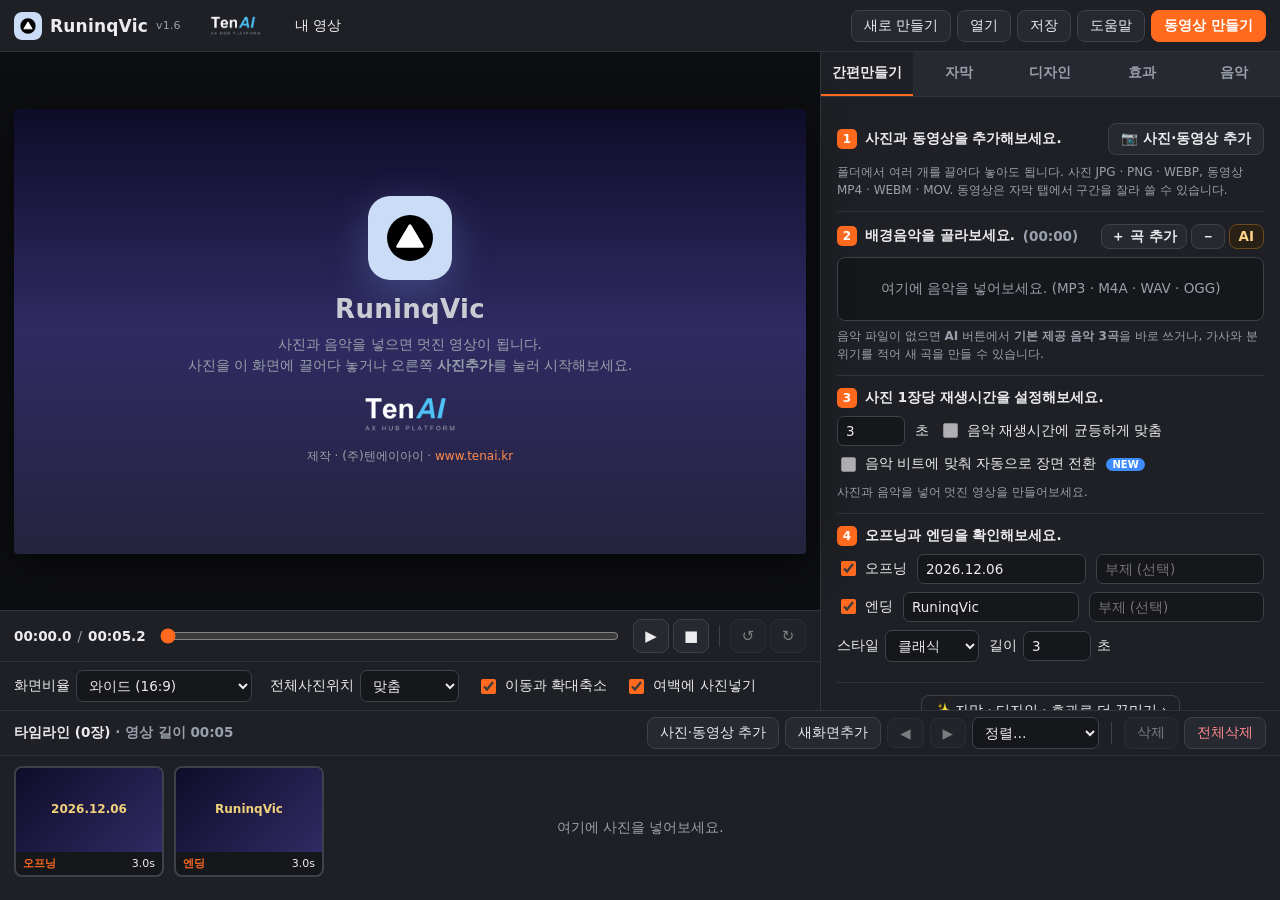
==== commit 1884022b: "v1.6: lecture mode - operator ElevenLabs key with lecture code, usage view, GUI setup tool - api/mus" ====
--- a/index.html
+++ b/index.html
@@ -18,7 +18,7 @@
 </head>
 <body>
 <header class="topbar">
-  <div class="brand"><img class="logo" src="assets/logo.svg" alt="" width="28" height="28"><span class="name">RuninqVic</span><span class="ver">v1.5</span><a class="maker-logo" href="https://www.tenai.kr" target="_blank" rel="noopener" title="제작: (주)텐에이아이 · www.tenai.kr"><img src="assets/tenai-logo-dark.png" alt="TenAI"></a></div>
+  <div class="brand"><img class="logo" src="assets/logo.svg" alt="" width="28" height="28"><span class="name">RuninqVic</span><span class="ver">v1.6</span><a class="maker-logo" href="https://www.tenai.kr" target="_blank" rel="noopener" title="제작: (주)텐에이아이 · www.tenai.kr"><img src="assets/tenai-logo-dark.png" alt="TenAI"></a></div>
   <input id="projName" class="proj-name" title="프로젝트 이름" spellcheck="false">
   <div class="top-actions">
     <button id="btnNew" title="새 프로젝트 (Ctrl+N)"><span class="ico">🆕</span><span class="txt">새로 만들기</span></button>
@@ -283,6 +283,10 @@
           <label>음악 선택 <select id="mgProvider"></select></label>
           <span class="muted" id="mgProviderNote"></span>
         </div>
+        <div class="row" id="mgCodeRow" hidden>
+          <label class="wide">강의 코드 <input type="text" id="mgCode" placeholder="강사에게 받은 코드를 입력하세요" autocomplete="off" spellcheck="false"></label>
+          <span class="muted" id="mgCodeNote">코드를 넣으면 키 없이 작곡할 수 있습니다</span>
+        </div>
         <div class="row" id="mgKeyRow">
           <label class="wide">API 키 <input type="password" id="mgKey" placeholder="서비스에서 발급받은 API 키를 붙여넣으세요" autocomplete="off"></label>
           <label class="chk"><input type="checkbox" id="mgKeySave" checked> 이 브라우저에 저장</label>
@@ -323,6 +327,18 @@
       <button id="mgStart" class="primary">✨ 만들기</button>
       <button id="mgAdd" class="primary" hidden>＋ 배경음악으로 넣기</button>
     </div>
+  </div>
+</div>
+
+<!-- Usage (operator) modal -->
+<div class="modal" id="usageModal">
+  <div class="modal-box wide">
+    <div class="modal-h">📊 AI 작곡 사용량 <span class="muted mg-sub">서버에 등록한 ElevenLabs 키 기준 (운영자 전용)</span><button class="close" data-close="usageModal">✕</button></div>
+    <div class="modal-body">
+      <div class="row"><label class="wide">관리자 코드 <input type="password" id="usAdmin" placeholder="강의설정 도구에서 정한 관리자 코드" autocomplete="off"></label><button id="usLoad" class="primary">조회</button></div>
+      <div id="usBody" class="usage-body"><div class="hint">관리자 코드를 넣고 [조회]를 누르세요. 코드는 이 브라우저에만 저장됩니다.</div></div>
+    </div>
+    <div class="modal-f"><span class="muted" id="usStamp"></span><span class="grow"></span><button class="primary" data-close="usageModal">닫기</button></div>
   </div>
 </div>
 
@@ -361,7 +377,7 @@
       <p class="credit-box"><a href="https://www.tenai.kr" target="_blank" rel="noopener"><img src="assets/tenai-logo-dark.png" alt="TenAI"></a> RuninqVic은 <b>(주)텐에이아이</b>가 만들었습니다. · <a href="https://www.tenai.kr" target="_blank" rel="noopener">www.tenai.kr</a></p>
       <p class="muted">작업 내용은 이 PC의 브라우저 안에 자동 저장되며, 사진·음악은 외부로 전송되지 않습니다. 다른 PC로 옮기려면 <b>저장</b>으로 .rvproj 파일을 만드세요.</p>
     </div>
-    <div class="modal-f"><a class="btn-link" href="manual.html" target="_blank" rel="noopener">📖 전체 사용설명서 보기</a><span class="grow"></span><button id="btnInstall" hidden>📲 홈 화면에 추가</button><button class="primary" data-close="helpModal">확인</button></div>
+    <div class="modal-f"><a class="btn-link" href="manual.html" target="_blank" rel="noopener">📖 전체 사용설명서 보기</a><button id="btnUsage" class="mini-text ghost" title="운영자 전용: 서버에 등록한 ElevenLabs 키의 사용량">📊 사용량(운영자)</button><span class="grow"></span><button id="btnInstall" hidden>📲 홈 화면에 추가</button><button class="primary" data-close="helpModal">확인</button></div>
   </div>
 </div>
 
--- a/css/app.css
+++ b/css/app.css
@@ -320,3 +320,17 @@
 #btnSend { border-color: #6b5f00; color: #fee500; }
 
 .mg-provider.top { margin-top: 0; padding-top: 0; border-top: 0; margin-bottom: 14px; padding-bottom: 10px; border-bottom: 1px solid var(--line); }
+
+/* operator usage view */
+.usage-body { margin-top: 10px; }
+.us-cards { display: grid; grid-template-columns: repeat(4, 1fr); gap: 10px; margin-bottom: 14px; }
+.us-card { background: var(--bg); border: 1px solid var(--line2); border-radius: 10px; padding: 10px 12px; }
+.us-card .k { font-size: 12px; color: var(--muted); } .us-card .v { font-size: 20px; font-weight: 800; margin-top: 2px; font-variant-numeric: tabular-nums; }
+.us-card .s { font-size: 11px; color: var(--muted); margin-top: 2px; }
+.us-meter { height: 8px; border-radius: 5px; background: var(--bg3); overflow: hidden; margin-top: 6px; } .us-meter i { display: block; height: 100%; background: linear-gradient(90deg, var(--accent), #ffb347); }
+.us-table { width: 100%; border-collapse: collapse; font-size: 12.5px; }
+.us-table th, .us-table td { padding: 5px 8px; border-bottom: 1px solid var(--line); text-align: right; font-variant-numeric: tabular-nums; }
+.us-table th:first-child, .us-table td:first-child { text-align: left; } .us-table td.bar { width: 45%; text-align: left; }
+.us-table .b { display: inline-block; height: 9px; border-radius: 4px; background: var(--accent); vertical-align: middle; min-width: 1px; }
+.us-err { color: #ffb86b; font-size: 12.5px; margin-top: 8px; line-height: 1.6; }
+@media (max-width: 900px) { .us-cards { grid-template-columns: repeat(2, 1fr); } }
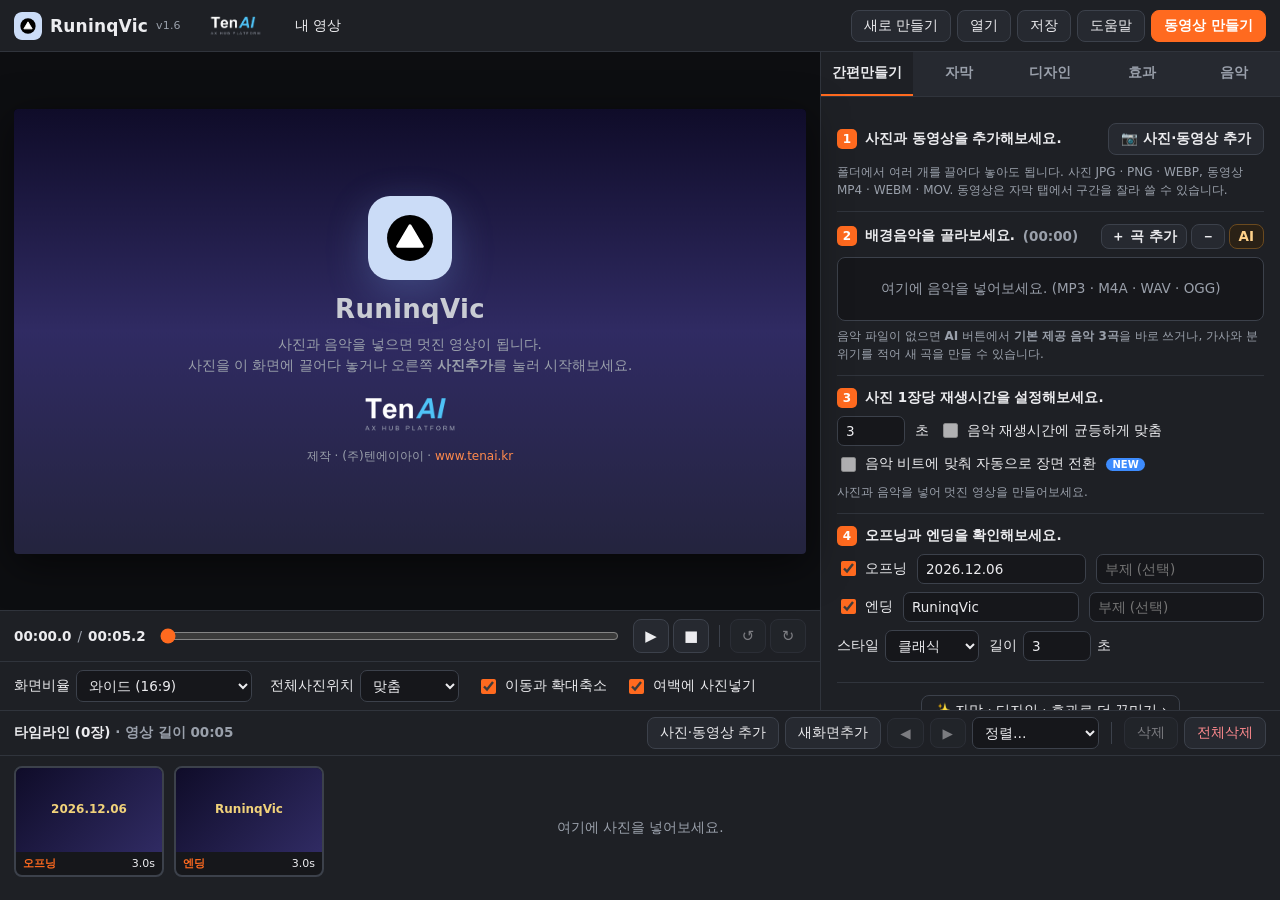
==== commit 57dc049d: "v1.6.1: dialogs keep title and buttons in view (usage button was below the fold), #usage shortcut Co" ====
--- a/index.html
+++ b/index.html
@@ -377,7 +377,7 @@
       <p class="credit-box"><a href="https://www.tenai.kr" target="_blank" rel="noopener"><img src="assets/tenai-logo-dark.png" alt="TenAI"></a> RuninqVic은 <b>(주)텐에이아이</b>가 만들었습니다. · <a href="https://www.tenai.kr" target="_blank" rel="noopener">www.tenai.kr</a></p>
       <p class="muted">작업 내용은 이 PC의 브라우저 안에 자동 저장되며, 사진·음악은 외부로 전송되지 않습니다. 다른 PC로 옮기려면 <b>저장</b>으로 .rvproj 파일을 만드세요.</p>
     </div>
-    <div class="modal-f"><a class="btn-link" href="manual.html" target="_blank" rel="noopener">📖 전체 사용설명서 보기</a><button id="btnUsage" class="mini-text ghost" title="운영자 전용: 서버에 등록한 ElevenLabs 키의 사용량">📊 사용량(운영자)</button><span class="grow"></span><button id="btnInstall" hidden>📲 홈 화면에 추가</button><button class="primary" data-close="helpModal">확인</button></div>
+    <div class="modal-f"><a class="btn-link" href="manual.html" target="_blank" rel="noopener">📖 전체 사용설명서 보기</a><button id="btnUsage" title="운영자 전용: 서버에 등록한 ElevenLabs 키의 사용량 (주소 끝에 #usage 를 붙여도 열립니다)">📊 사용량(운영자)</button><span class="grow"></span><button id="btnInstall" hidden>📲 홈 화면에 추가</button><button class="primary" data-close="helpModal">확인</button></div>
   </div>
 </div>
 
--- a/css/app.css
+++ b/css/app.css
@@ -145,12 +145,13 @@
 /* modal */
 .modal { position: fixed; inset: 0; background: rgba(0,0,0,.6); display: none; place-items: center; z-index: 50; }
 .modal.open { display: grid; }
-.modal-box { width: 560px; max-width: 94vw; max-height: 90vh; overflow: auto; background: var(--bg2); border: 1px solid var(--line2); border-radius: 14px; box-shadow: 0 30px 80px rgba(0,0,0,.6); }
+.modal-box { width: 560px; max-width: 94vw; max-height: 90vh; display: flex; flex-direction: column; overflow: hidden; background: var(--bg2); border: 1px solid var(--line2); border-radius: 14px; box-shadow: 0 30px 80px rgba(0,0,0,.6); }
 .modal-box.wide { width: 720px; }
 .modal-h { display: flex; align-items: center; font-weight: 800; font-size: 16px; padding: 14px 18px; border-bottom: 1px solid var(--line); }
 .modal-h .close { margin-left: auto; padding: 2px 8px; background: transparent; border: 0; font-size: 16px; }
-.modal-body { padding: 14px 18px; }
-.modal-f { display: flex; justify-content: flex-end; align-items: center; gap: 8px; padding: 12px 18px; border-top: 1px solid var(--line); }
+.modal-body { padding: 14px 18px; overflow: auto; min-height: 0; flex: 1 1 auto; }  /* only the middle scrolls, so the title and the buttons stay in view */
+.modal-h, .modal-f { flex: 0 0 auto; }
+.modal-f { display: flex; flex-wrap: wrap; justify-content: flex-end; align-items: center; gap: 8px; padding: 12px 18px; border-top: 1px solid var(--line); }
 .btn-link { color: var(--accent2); text-decoration: none; font-weight: 700; }
 .btn-link:hover { text-decoration: underline; }
 .ex-info { background: var(--bg); border: 1px solid var(--line); border-radius: 8px; padding: 10px 12px; font-size: 12.5px; color: var(--muted); line-height: 1.6; margin-top: 6px; }
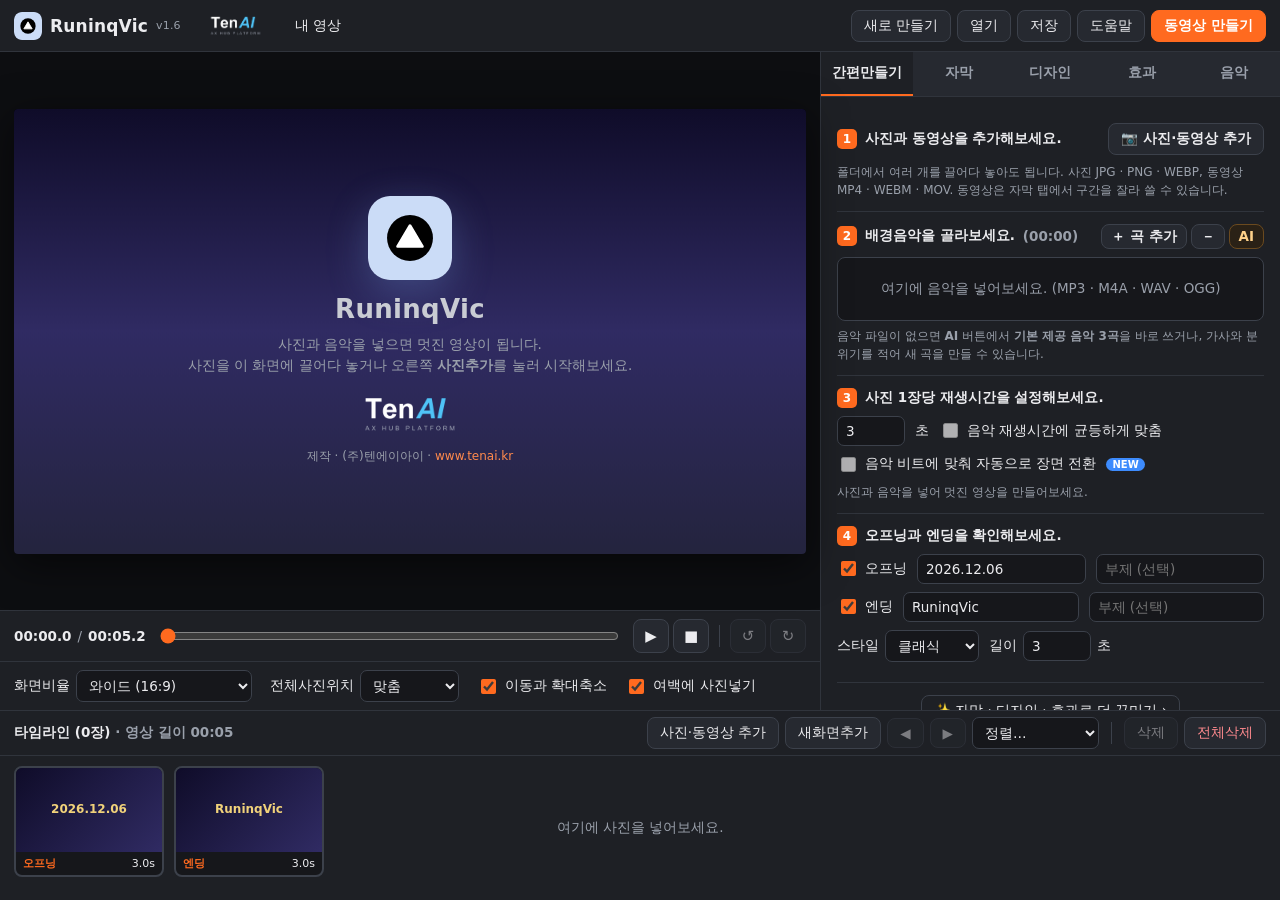
==== commit e5c9251a: "v1.6.3: phone typing - IME-safe text fields (no heavy refresh during Korean composition), typing mod" ====
--- a/index.html
+++ b/index.html
@@ -2,7 +2,7 @@
 <html lang="ko">
 <head>
 <meta charset="utf-8">
-<meta name="viewport" content="width=device-width, initial-scale=1, viewport-fit=cover">
+<meta name="viewport" content="width=device-width, initial-scale=1, viewport-fit=cover, interactive-widget=resizes-content">
 <meta name="theme-color" content="#16171b">
 <meta name="mobile-web-app-capable" content="yes">
 <meta name="apple-mobile-web-app-capable" content="yes">
@@ -99,13 +99,13 @@
           <div class="step-h"><span class="num">4</span>오프닝과 엔딩을 확인해보세요.</div>
           <div class="row title-row">
             <label class="chk"><input type="checkbox" id="openingOn"> 오프닝</label>
-            <input type="text" id="openingTitle" placeholder="제목 (예: 2026.09.16)">
-            <input type="text" id="openingSub" placeholder="부제 (선택)">
+            <input type="text" id="openingTitle" autocomplete="off" autocorrect="off" autocapitalize="off" spellcheck="false" enterkeyhint="done" placeholder="제목 (예: 2026.09.16)">
+            <input type="text" id="openingSub" autocomplete="off" autocorrect="off" autocapitalize="off" spellcheck="false" enterkeyhint="done" placeholder="부제 (선택)">
           </div>
           <div class="row title-row">
             <label class="chk"><input type="checkbox" id="endingOn"> 엔딩</label>
-            <input type="text" id="endingTitle" placeholder="제목 (예: The End)">
-            <input type="text" id="endingSub" placeholder="부제 (선택)">
+            <input type="text" id="endingTitle" autocomplete="off" autocorrect="off" autocapitalize="off" spellcheck="false" enterkeyhint="done" placeholder="제목 (예: The End)">
+            <input type="text" id="endingSub" autocomplete="off" autocorrect="off" autocapitalize="off" spellcheck="false" enterkeyhint="done" placeholder="부제 (선택)">
           </div>
           <div class="row">
             <label>스타일 <select id="titleStyle"></select></label>
--- a/css/app.css
+++ b/css/app.css
@@ -227,6 +227,11 @@
   button .ico { display: inline; }
   .top-actions button, .tl-actions button { padding: 6px 9px; min-height: 36px; }
   .preview-wrap { height: min(56.25vw, 36dvh); padding: 6px 8px; }
+  /* typing on a phone: the keyboard takes half the screen, so the work panel gets the rest */
+  body.typing { grid-template-rows: 48px auto minmax(0, 1fr); }  /* the hidden timeline leaves the grid, so the panel is the third row */
+  body.typing .timeline, body.typing .controls, body.typing .stage-opts { display: none; }
+  body.typing .preview-wrap { height: min(40vw, 20dvh); }
+  input[type=text], input[type=password], input[type=number], textarea { font-size: 16px; }  /* below 16px iOS zooms the page on focus */
   #preview { border-radius: 3px; }
   .welcome h1 { font-size: 18px; } .welcome p { font-size: 12px; } .welcome .w-logo { width: 48px; height: 48px; border-radius: 12px; margin-bottom: 8px; }
   .controls { padding: 6px 8px; gap: 8px; }
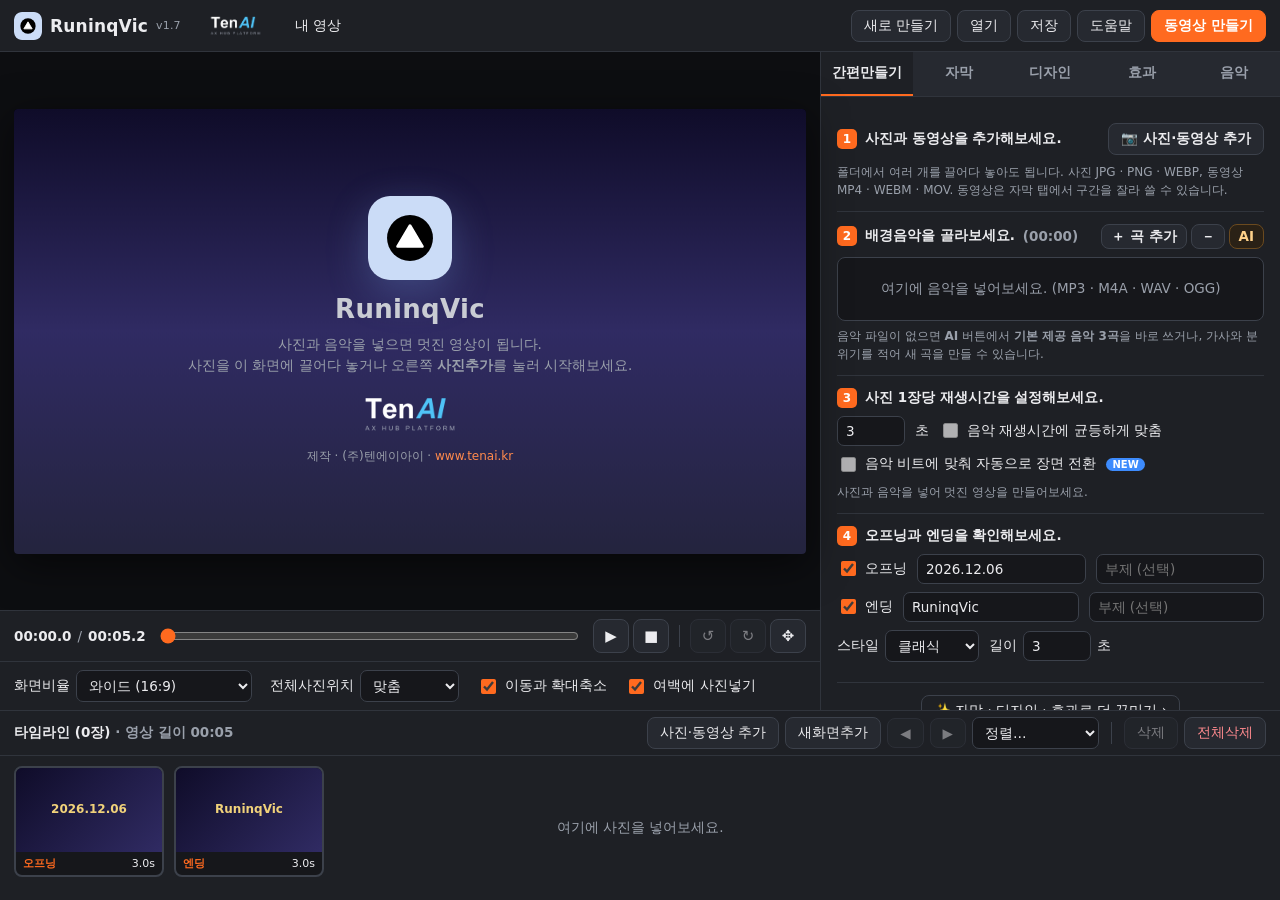
==== commit 3533334c: "v1.7.0: hand placement of photos (drag, pinch, wheel on the preview; per slide, used by export) and " ====
--- a/index.html
+++ b/index.html
@@ -18,7 +18,7 @@
 </head>
 <body>
 <header class="topbar">
-  <div class="brand"><img class="logo" src="assets/logo.svg" alt="" width="28" height="28"><span class="name">RuninqVic</span><span class="ver">v1.6</span><a class="maker-logo" href="https://www.tenai.kr" target="_blank" rel="noopener" title="제작: (주)텐에이아이 · www.tenai.kr"><img src="assets/tenai-logo-dark.png" alt="TenAI"></a></div>
+  <div class="brand"><img class="logo" src="assets/logo.svg" alt="" width="28" height="28"><span class="name">RuninqVic</span><span class="ver">v1.7</span><a class="maker-logo" href="https://www.tenai.kr" target="_blank" rel="noopener" title="제작: (주)텐에이아이 · www.tenai.kr"><img src="assets/tenai-logo-dark.png" alt="TenAI"></a></div>
   <input id="projName" class="proj-name" title="프로젝트 이름" spellcheck="false">
   <div class="top-actions">
     <button id="btnNew" title="새 프로젝트 (Ctrl+N)"><span class="ico">🆕</span><span class="txt">새로 만들기</span></button>
@@ -41,6 +41,17 @@
         <p class="credit"><a href="https://www.tenai.kr" target="_blank" rel="noopener" title="(주)텐에이아이 홈페이지"><img class="credit-logo" src="assets/tenai-logo-dark.png" alt="TenAI"></a><br>제작 · (주)텐에이아이 · <a href="https://www.tenai.kr" target="_blank" rel="noopener">www.tenai.kr</a></p>
       </div>
       <div class="drop-overlay" id="dropOverlay">여기에 놓으면 추가됩니다</div>
+      <div class="place-hint" id="placeHint" hidden>사진을 끌어서 옮기고, 두 손가락(마우스는 휠)으로 크기를 바꾸세요</div>
+      <div class="place-bar" id="placeBar" hidden>
+        <button id="plOut" class="icon" title="작게">－</button>
+        <input type="range" id="plZoom" min="-93" max="104" step="1" value="0" title="사진 크기">
+        <button id="plIn" class="icon" title="크게">＋</button>
+        <button id="plFit" title="사진 전체가 보이게">맞춤</button>
+        <button id="plFill" title="틀을 가득 채우게">채움</button>
+        <button id="plReset" title="직접 조절한 것을 지우고 자동 배치로 되돌리기">자동</button>
+        <button id="plDone" class="primary">완료</button>
+      </div>
+      <div class="pv-grip" id="pvGrip" title="끌어서 미리보기 크기 조절 (두 번 누르면 자동)"><i></i></div>
     </div>
     <div class="controls">
       <div class="tc"><span id="tcCur">00:00.0</span><span class="sep">/</span><span id="tcTotal">00:00.0</span></div>
@@ -51,6 +62,7 @@
         <span class="vsep"></span>
         <button id="btnRotL" class="icon" title="선택한 사진 왼쪽으로 90° 회전">↺</button>
         <button id="btnRotR" class="icon" title="선택한 사진 오른쪽으로 90° 회전">↻</button>
+        <button id="btnPlace" class="icon" title="사진 위치·크기 직접 조절 (끌어서 옮기기, 휠·두 손가락으로 크기)">✥</button>
         <button id="btnStageOpts" class="icon mobile-only" title="화면 설정 (비율·위치·효과)">⚙</button>
       </div>
     </div>
@@ -62,6 +74,7 @@
     </div>
   </section>
 
+  <div class="split split-v" id="splitPanel" title="끌어서 작업 패널 너비 조절 (두 번 누르면 자동)"></div>
   <aside class="panel">
     <nav class="tabs">
       <button data-tab="quick" class="active">간편만들기</button>
@@ -219,6 +232,7 @@
 </main>
 
 <footer class="timeline">
+  <div class="split split-h" id="splitTimeline" title="끌어서 타임라인 높이 조절 (두 번 누르면 자동)"></div>
   <div class="tl-head">
     <span class="tl-title">타임라인 (<span id="slideCount">0</span>장) <span class="muted">· 영상 길이 <span id="tlTotal">00:00</span></span></span>
     <div class="tl-actions">
@@ -241,9 +255,9 @@
     <div class="modal-h">동영상 만들기<button class="close" data-close="exportModal">✕</button></div>
     <div class="modal-body" id="exportForm">
       <div class="row"><label class="wide">파일 이름 <input type="text" id="exName"></label></div>
-      <div class="row"><label>용도 <select id="exPreset"><option value="pc">PC · TV용 (1080p)</option><option value="youtube">유튜브 (1080p 고화질)</option><option value="sns">스마트폰 · SNS (720p)</option><option value="4k">4K UHD</option><option value="custom">사용자 설정</option></select></label></div>
+      <div class="row"><label>용도 <select id="exPreset"><option value="pc">PC · TV용 (1080p)</option><option value="youtube">유튜브 (1080p 고화질)</option><option value="sns">스마트폰 · SNS (720p)</option><option value="kakao">카카오톡 전송용 (50MB 이하)</option><option value="4k">4K UHD</option><option value="custom">사용자 설정</option></select></label></div>
       <div class="row"><label>크기 <select id="exRes"></select></label><label>프레임 <select id="exFps"><option value="24">24 fps</option><option value="30" selected>30 fps</option><option value="60">60 fps</option></select></label></div>
-      <div class="row"><label>품질 <select id="exQuality"><option value="low">하 (작은 용량)</option><option value="medium">중</option><option value="high" selected>상 (추천)</option></select></label><label>비트레이트 <input type="number" id="exBitrate" min="1" max="120" step="1"> Mbps</label></div>
+      <div class="row"><label>품질 <select id="exQuality"><option value="low">하 (작은 용량)</option><option value="medium">중</option><option value="high" selected>상 (추천)</option></select></label><label>비트레이트 <input type="number" id="exBitrate" min="0.3" max="120" step="0.1"> Mbps</label></div>
       <div class="ex-info" id="exInfo"></div>
     </div>
     <div class="modal-body" id="exportProgress" hidden>
@@ -261,6 +275,7 @@
           <button id="exShare" class="primary">💬 카카오톡 등으로 보내기</button>
           <a id="exDragFile" class="drag-file" draggable="true" hidden title="이 파일을 카카오톡 PC 채팅창으로 끌어다 놓으세요"><span class="df-ico">🎞</span><span class="df-name" id="exDragName"></span><small>카카오톡 채팅창으로 끌어다 놓기</small></a>
         </div>
+        <div class="send-alt" id="exSendAlt" hidden></div>
         <div class="send-hint" id="exSendHint"></div>
       </div>
       <div class="save-hint" id="exSaveHint" hidden></div>
@@ -327,6 +342,18 @@
       <button id="mgStart" class="primary">✨ 만들기</button>
       <button id="mgAdd" class="primary" hidden>＋ 배경음악으로 넣기</button>
     </div>
+  </div>
+</div>
+
+<!-- in-app browser notice (KakaoTalk, Naver, Instagram ... cannot save or share files) -->
+<div class="modal" id="inAppModal">
+  <div class="modal-box">
+    <div class="modal-h">다른 브라우저로 열어 주세요<button class="close" data-close="inAppModal">✕</button></div>
+    <div class="modal-body">
+      <p id="inAppMsg" style="line-height:1.7;margin:0 0 10px"></p>
+      <p class="hint" style="margin:0">지금 화면에서 만들던 내용은 새 브라우저로 옮겨지지 않으니, 사진을 넣기 전에 먼저 옮겨 주세요.</p>
+    </div>
+    <div class="modal-f"><button class="ghost" data-close="inAppModal">그냥 계속</button><button id="inAppOpen" class="primary">크롬 · 삼성 인터넷으로 열기</button></div>
   </div>
 </div>
 
--- a/css/app.css
+++ b/css/app.css
@@ -6,7 +6,7 @@
 * { box-sizing: border-box; }
 [hidden] { display: none !important; }
 html, body { height: 100%; margin: 0; }
-body { font-family: var(--font); font-size: 13.5px; color: var(--text); background: var(--bg); display: grid; grid-template-rows: 52px 1fr 190px; overflow: hidden; }
+body { font-family: var(--font); font-size: 13.5px; color: var(--text); background: var(--bg); display: grid; grid-template-rows: 52px 1fr var(--tl-h, 190px); overflow: hidden; }
 button, select, input, textarea { font: inherit; color: inherit; }
 button { background: var(--bg3); border: 1px solid var(--line2); border-radius: 8px; padding: 6px 12px; cursor: pointer; transition: background .12s, border-color .12s, transform .05s; }
 button:hover { background: #2f333b; border-color: #4a505b; }
@@ -51,7 +51,7 @@
 .top-actions { margin-left: auto; display: flex; gap: 6px; }
 
 /* layout */
-.layout { display: grid; grid-template-columns: 1fr 460px; min-height: 0; }
+.layout { display: grid; grid-template-columns: minmax(0, 1fr) var(--panel-w, 460px); min-height: 0; position: relative; }
 .stage { display: grid; grid-template-rows: 1fr auto auto; min-height: 0; background: #0d0e11; }
 .preview-wrap { position: relative; display: grid; place-items: center; min-height: 0; padding: 14px; }
 #preview { max-width: 100%; max-height: 100%; background: #000; box-shadow: 0 10px 40px rgba(0,0,0,.55); border-radius: 4px; cursor: pointer; }
@@ -122,18 +122,18 @@
 .tile.override .lbl::after { content: " •"; color: var(--accent); }
 
 /* timeline */
-.timeline { display: grid; grid-template-rows: auto 1fr; background: var(--bg2); border-top: 1px solid var(--line); min-height: 0; }
+.timeline { display: grid; grid-template-rows: auto 1fr; background: var(--bg2); border-top: 1px solid var(--line); min-height: 0; position: relative; }
 .tl-head { display: flex; align-items: center; padding: 6px 14px; border-bottom: 1px solid var(--line); }
 .tl-title { font-weight: 700; }
 .tl-actions { margin-left: auto; display: flex; align-items: center; gap: 6px; }
 .tl-strip { display: flex; gap: 10px; padding: 10px 14px; overflow-x: auto; overflow-y: hidden; align-items: flex-start; position: relative; }
 .tl-empty { position: absolute; inset: 0; display: grid; place-items: center; color: var(--muted); }
-.tl-item { flex: 0 0 auto; width: 150px; border: 2px solid var(--line2); border-radius: 8px; background: var(--bg); overflow: hidden; cursor: pointer; user-select: none; position: relative; transition: border-color .1s; }
+.tl-item { flex: 0 0 auto; width: calc(150px + (var(--tl-h, 190px) - 190px) * 1.6); border: 2px solid var(--line2); border-radius: 8px; background: var(--bg); overflow: hidden; cursor: pointer; user-select: none; position: relative; transition: border-color .1s; }
 .tl-item:hover { border-color: #565c68; }
 .tl-item.sel { border-color: var(--accent); box-shadow: 0 0 0 1px var(--accent); }
 .tl-item.dragover { border-color: var(--blue); box-shadow: -4px 0 0 var(--blue); }
 .tl-item.title-card .thumb { display: grid; place-items: center; font-weight: 700; color: #f1d27a; background: linear-gradient(135deg, #0f0c29, #302b63); text-align: center; padding: 6px; font-size: 12px; line-height: 1.3; }
-.tl-item .thumb { width: 100%; height: 84px; object-fit: cover; display: block; background: #222; }
+.tl-item .thumb { width: 100%; height: calc(84px + (var(--tl-h, 190px) - 190px) * 0.9); object-fit: cover; display: block; background: #222; }
 .tl-item .thumb.text-card { display: grid; place-items: center; color: #fff; background: linear-gradient(135deg, #0f0c29, #24243e); font-size: 12px; padding: 6px; text-align: center; }
 .tl-item .meta { display: flex; align-items: center; gap: 6px; padding: 4px 7px; font-size: 11px; }
 .tl-item .meta .idx { color: var(--accent); font-weight: 700; }
@@ -204,6 +204,24 @@
 button .ico { display: none; }
 .mobile-only { display: none; }
 .desktop-only { }
+/* ---- free layout: drag the borders ---- */
+.split { position: absolute; z-index: 6; touch-action: none; }
+.split::after { content: ''; position: absolute; inset: 0; background: var(--accent); opacity: 0; transition: opacity .12s; }
+.split:hover::after, .split.dragging::after { opacity: .55; }
+.split-v { top: 0; bottom: 0; right: calc(var(--panel-w, 460px) - 3px); width: 7px; cursor: col-resize; }
+.split-h { left: 0; right: 0; top: -4px; height: 7px; cursor: row-resize; }
+.pv-grip { display: none; }
+body.resizing, body.resizing * { user-select: none !important; }
+
+/* ---- hand placement of a photo ---- */
+body.placing #preview { cursor: grab; touch-action: none; outline: 2px dashed var(--accent); outline-offset: 2px; }
+body.placing #preview.grabbing { cursor: grabbing; }
+.place-bar { position: absolute; left: 50%; bottom: 10px; transform: translateX(-50%); display: flex; align-items: center; gap: 6px; padding: 6px 8px; border-radius: 12px; background: rgba(20,21,26,.92); border: 1px solid var(--line2); box-shadow: 0 8px 24px rgba(0,0,0,.5); z-index: 5; max-width: calc(100% - 12px); }
+.place-bar input[type=range] { width: 140px; min-width: 60px; flex: 1 1 60px; }
+.place-bar button { padding: 5px 9px; white-space: nowrap; }
+.place-hint { position: absolute; left: 50%; top: 10px; transform: translateX(-50%); padding: 5px 12px; border-radius: 999px; background: rgba(20,21,26,.88); border: 1px solid var(--line2); font-size: 12px; color: var(--text); z-index: 5; pointer-events: none; max-width: calc(100% - 16px); text-align: center; }
+#btnPlace.on { background: var(--accent); color: #fff; border-color: var(--accent); }
+
 @media (max-width: 900px), (pointer: coarse) and (max-width: 1100px) {
   html, body { height: 100dvh; }
   body { grid-template-rows: 48px auto auto minmax(0, 1fr); grid-template-columns: minmax(0, 1fr); font-size: 14px; padding-bottom: env(safe-area-inset-bottom); overflow-x: hidden; }
@@ -226,7 +244,15 @@
   .top-actions button .txt, .tl-actions button .txt { display: none; }
   button .ico { display: inline; }
   .top-actions button, .tl-actions button { padding: 6px 9px; min-height: 36px; }
-  .preview-wrap { height: min(56.25vw, 36dvh); padding: 6px 8px; }
+  .preview-wrap { height: var(--pv-h, min(56.25vw, 36dvh)); padding: 6px 8px; }
+  .split { display: none; }
+  .pv-grip { display: grid; place-items: center; position: absolute; left: 50%; bottom: -9px; transform: translateX(-50%); width: 96px; height: 22px; z-index: 7; touch-action: none; cursor: row-resize; }
+  .pv-grip i { display: block; width: 44px; height: 5px; border-radius: 3px; background: var(--line2); border: 1px solid rgba(255,255,255,.18); }
+  .pv-grip.dragging i, .pv-grip:active i { background: var(--accent); }
+  body.placing .preview-wrap { height: max(var(--pv-h, 0px), min(78vw, 50dvh)); }
+  .place-bar { bottom: 6px; gap: 4px; padding: 5px 6px; } .place-bar input[type=range] { width: 70px; } .place-bar button { padding: 4px 7px; min-height: 32px; font-size: 12.5px; } .place-bar button.icon { width: 32px; height: 32px; }
+  .place-hint { font-size: 11px; top: 6px; }
+  body.typing .pv-grip { display: none; }
   /* typing on a phone: the keyboard takes half the screen, so the work panel gets the rest */
   body.typing { grid-template-rows: 48px auto minmax(0, 1fr); }  /* the hidden timeline leaves the grid, so the panel is the third row */
   body.typing .timeline, body.typing .controls, body.typing .stage-opts { display: none; }
@@ -323,6 +349,8 @@
 .send-hint b { color: var(--text); }
 .send-hint ol { margin: 4px 0 0; padding-left: 18px; }
 .send-hint .warn { color: #ffb86b; }
+.send-alt { margin-top: 10px; padding: 10px 12px; border-radius: 8px; border: 1px solid #a8642a; background: rgba(255,140,40,.08); font-size: 13px; line-height: 1.65; }
+.send-alt ol { margin: 6px 0 8px 18px; padding: 0; } .send-alt .alt-btns { display: flex; flex-wrap: wrap; gap: 8px; }
 #btnSend { border-color: #6b5f00; color: #fee500; }
 
 .mg-provider.top { margin-top: 0; padding-top: 0; border-top: 0; margin-bottom: 14px; padding-bottom: 10px; border-bottom: 1px solid var(--line); }
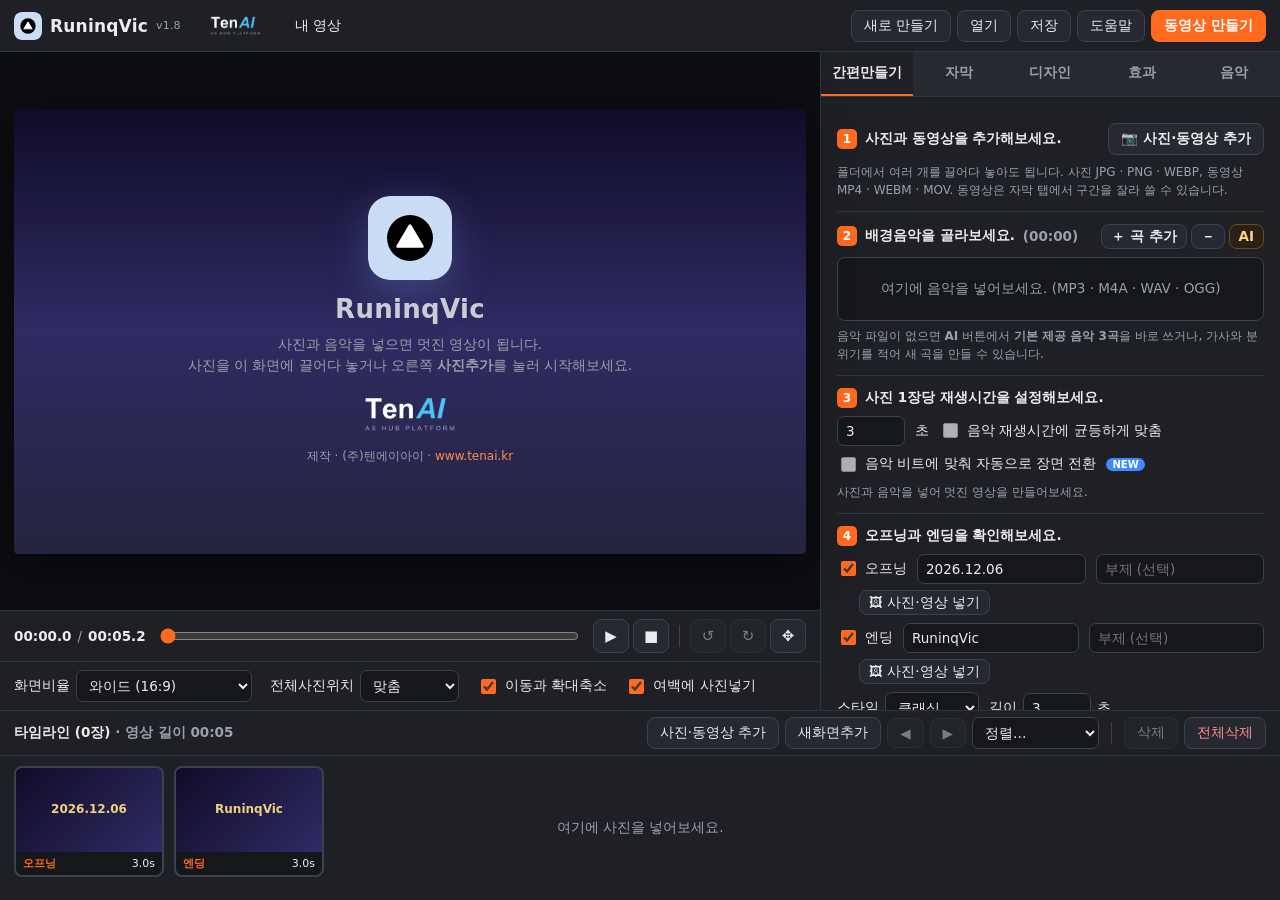
==== commit f12c660a: "v1.8.0: photos and videos on the opening and ending cards - opening/ending media (cover, contain, lo" ====
--- a/index.html
+++ b/index.html
@@ -18,7 +18,7 @@
 </head>
 <body>
 <header class="topbar">
-  <div class="brand"><img class="logo" src="assets/logo.svg" alt="" width="28" height="28"><span class="name">RuninqVic</span><span class="ver">v1.7</span><a class="maker-logo" href="https://www.tenai.kr" target="_blank" rel="noopener" title="제작: (주)텐에이아이 · www.tenai.kr"><img src="assets/tenai-logo-dark.png" alt="TenAI"></a></div>
+  <div class="brand"><img class="logo" src="assets/logo.svg" alt="" width="28" height="28"><span class="name">RuninqVic</span><span class="ver">v1.8</span><a class="maker-logo" href="https://www.tenai.kr" target="_blank" rel="noopener" title="제작: (주)텐에이아이 · www.tenai.kr"><img src="assets/tenai-logo-dark.png" alt="TenAI"></a></div>
   <input id="projName" class="proj-name" title="프로젝트 이름" spellcheck="false">
   <div class="top-actions">
     <button id="btnNew" title="새 프로젝트 (Ctrl+N)"><span class="ico">🆕</span><span class="txt">새로 만들기</span></button>
@@ -115,15 +115,31 @@
             <input type="text" id="openingTitle" autocomplete="off" autocorrect="off" autocapitalize="off" spellcheck="false" enterkeyhint="done" placeholder="제목 (예: 2026.09.16)">
             <input type="text" id="openingSub" autocomplete="off" autocorrect="off" autocapitalize="off" spellcheck="false" enterkeyhint="done" placeholder="부제 (선택)">
           </div>
+          <div class="row title-media" id="openingMedia" data-role="opening">
+            <button class="mini tm-add" title="오프닝에 사진이나 동영상 넣기">🖼 사진·영상 넣기</button>
+            <span class="tm-chip" hidden><img alt=""><span class="tm-name"></span></span>
+            <button class="mini tm-del" hidden title="사진·영상 빼기">✕</button>
+            <select class="tm-fit" title="사진·영상 배치" hidden><option value="cover">화면 가득</option><option value="contain">전체 보이기</option><option value="logo">제목 위에 작게</option></select>
+            <button class="mini tm-trim" hidden title="동영상 구간 자르기와 소리">✂ 구간·소리</button>
+          </div>
           <div class="row title-row">
             <label class="chk"><input type="checkbox" id="endingOn"> 엔딩</label>
             <input type="text" id="endingTitle" autocomplete="off" autocorrect="off" autocapitalize="off" spellcheck="false" enterkeyhint="done" placeholder="제목 (예: The End)">
             <input type="text" id="endingSub" autocomplete="off" autocorrect="off" autocapitalize="off" spellcheck="false" enterkeyhint="done" placeholder="부제 (선택)">
           </div>
+          <div class="row title-media" id="endingMedia" data-role="ending">
+            <button class="mini tm-add" title="엔딩에 사진이나 동영상 넣기">🖼 사진·영상 넣기</button>
+            <span class="tm-chip" hidden><img alt=""><span class="tm-name"></span></span>
+            <button class="mini tm-del" hidden title="사진·영상 빼기">✕</button>
+            <select class="tm-fit" title="사진·영상 배치" hidden><option value="cover">화면 가득</option><option value="contain">전체 보이기</option><option value="logo">제목 위에 작게</option></select>
+            <button class="mini tm-trim" hidden title="동영상 구간 자르기와 소리">✂ 구간·소리</button>
+          </div>
           <div class="row">
             <label>스타일 <select id="titleStyle"></select></label>
             <label>길이 <input type="number" id="titleDuration" min="1" max="15" step="0.5" value="3"> 초</label>
           </div>
+          <div class="hint" id="titleMediaHint" hidden>영상이 들어간 오프닝·엔딩은 고른 구간 길이만큼 재생됩니다. 영상이 길면 제목은 오프닝은 처음, 엔딩은 마지막에 위의 "길이"만큼 보입니다.</div>
+          <div id="titleTrimSlot"></div>
         </div>
         <div class="step cta">
           <button id="btnGoDetail" class="ghost">✨ 자막 · 디자인 · 효과로 더 꾸미기 ›</button>
@@ -160,7 +176,7 @@
           <button id="slideDurationReset" class="mini" title="기본값으로">↺</button>
         </div>
         <div class="video-box" id="videoBox" hidden>
-          <div class="sub-h">🎬 동영상 구간 자르기 <span class="muted" id="vSrcLen"></span></div>
+          <div class="sub-h"><span id="vBoxTitle">🎬 동영상 구간 자르기</span> <span class="muted" id="vSrcLen"></span></div>
           <div class="trimmer" id="trimmer">
             <div class="strip" id="vStrip"></div>
             <div class="dim dim-l" id="vDimL"></div>
@@ -413,6 +429,7 @@
 <input type="file" id="fileVideosOnly" multiple accept="video/*,.mp4,.webm,.mov,.m4v" hidden>
 <input type="file" id="fileMusic" multiple accept="audio/*,.mp3,.m4a,.wav,.ogg,.aac,.flac" hidden>
 <input type="file" id="fileProj" accept=".rvproj,.json" hidden>
+<input type="file" id="fileTitleMedia" accept="image/*,video/*,.mp4,.webm,.mov,.m4v" hidden>
 <div id="toast"></div>
 
 <script src="lib/mp4-muxer.min.js"></script>
--- a/css/app.css
+++ b/css/app.css
@@ -52,7 +52,7 @@
 
 /* layout */
 .layout { display: grid; grid-template-columns: minmax(0, 1fr) var(--panel-w, 460px); min-height: 0; position: relative; }
-.stage { display: grid; grid-template-rows: 1fr auto auto; min-height: 0; background: #0d0e11; }
+.stage { display: grid; grid-template-columns: minmax(0, 1fr); grid-template-rows: 1fr auto auto; min-height: 0; background: #0d0e11; }
 .preview-wrap { position: relative; display: grid; place-items: center; min-height: 0; padding: 14px; }
 #preview { max-width: 100%; max-height: 100%; background: #000; box-shadow: 0 10px 40px rgba(0,0,0,.55); border-radius: 4px; cursor: pointer; }
 .welcome { position: absolute; inset: 0; display: grid; place-content: center; text-align: center; pointer-events: none; color: #c9ccd3; }
@@ -64,7 +64,7 @@
 .controls { display: flex; align-items: center; gap: 12px; padding: 8px 14px; background: var(--bg2); border-top: 1px solid var(--line); }
 .tc { font-variant-numeric: tabular-nums; font-weight: 700; min-width: 128px; }
 .tc .sep { margin: 0 6px; color: var(--muted); font-weight: 400; }
-#scrub { flex: 1; }
+#scrub { flex: 1; min-width: 0; }
 .ctl-btns { display: flex; align-items: center; gap: 4px; }
 .stage-opts { display: flex; align-items: center; gap: 18px; padding: 8px 14px; background: var(--bg2); border-top: 1px solid var(--line); }
 .stage-opts label { display: inline-flex; align-items: center; gap: 6px; }
@@ -92,6 +92,12 @@
 .row label.wide { flex: 1; }
 .row label.wide input { flex: 1; }
 .title-row input[type=text] { flex: 1; min-width: 100px; }
+.title-media { margin-top: -2px; padding-left: 22px; gap: 6px; flex-wrap: wrap; align-items: center; }
+.title-media .tm-chip { display: inline-flex; align-items: center; gap: 6px; flex: 0 1 auto; min-width: 0; max-width: 210px; cursor: pointer; padding: 2px 8px 2px 2px; border: 1px solid var(--line2); border-radius: 8px; background: var(--bg); font-size: 12px; }
+.title-media .tm-chip img { width: 44px; height: 26px; object-fit: cover; border-radius: 5px; background: #222; flex: 0 0 auto; }
+.title-media .tm-name { overflow: hidden; text-overflow: ellipsis; white-space: nowrap; min-width: 0; }
+.title-media select { padding: 3px 6px; font-size: 12.5px; }
+#titleTrimSlot .video-box { margin-top: 10px; }
 .cta { text-align: center; }
 .music-list { list-style: none; margin: 0; padding: 0; border: 1px solid var(--line2); border-radius: 8px; background: var(--bg); max-height: 150px; overflow: auto; }
 .music-list li { display: flex; align-items: center; gap: 8px; padding: 7px 10px; border-bottom: 1px solid var(--line); cursor: pointer; }
@@ -134,6 +140,7 @@
 .tl-item.dragover { border-color: var(--blue); box-shadow: -4px 0 0 var(--blue); }
 .tl-item.title-card .thumb { display: grid; place-items: center; font-weight: 700; color: #f1d27a; background: linear-gradient(135deg, #0f0c29, #302b63); text-align: center; padding: 6px; font-size: 12px; line-height: 1.3; }
 .tl-item .thumb { width: 100%; height: calc(84px + (var(--tl-h, 190px) - 190px) * 0.9); object-fit: cover; display: block; background: #222; }
+.tl-item.title-card .thumb.has-media { background-size: cover; background-position: center; color: #fff; text-shadow: 0 1px 3px #000, 0 0 6px rgba(0,0,0,.8); box-shadow: inset 0 0 0 999px rgba(0,0,0,.32); }
 .tl-item .thumb.text-card { display: grid; place-items: center; color: #fff; background: linear-gradient(135deg, #0f0c29, #24243e); font-size: 12px; padding: 6px; text-align: center; }
 .tl-item .meta { display: flex; align-items: center; gap: 6px; padding: 4px 7px; font-size: 11px; }
 .tl-item .meta .idx { color: var(--accent); font-weight: 700; }
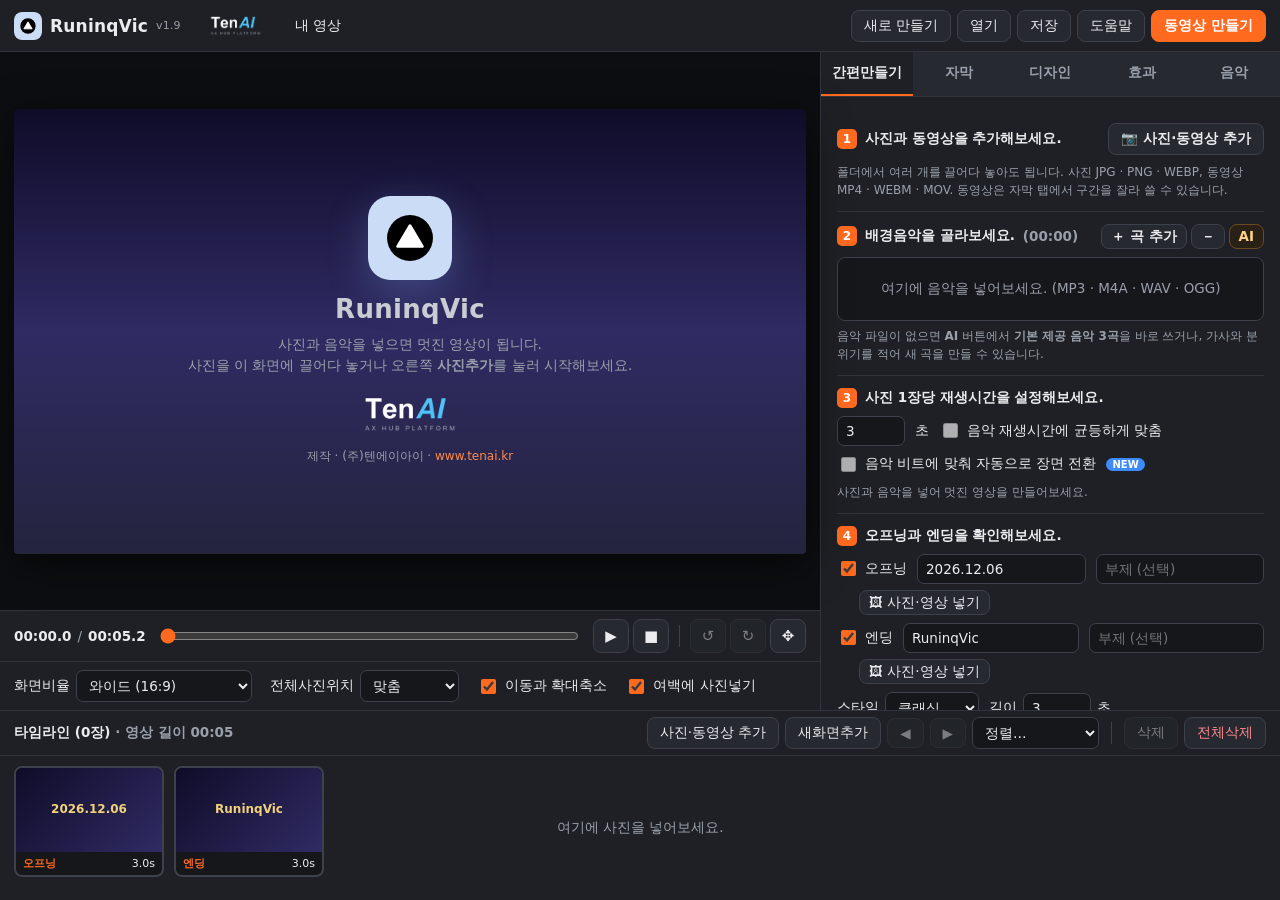
==== commit 460c8d71: "v1.9.0: mobile version for phones - step-by-step screens (photos, music, titles, finish) - phones op" ====
--- a/index.html
+++ b/index.html
@@ -15,16 +15,108 @@
 <meta name="description" content="사진과 음악으로 MP4 슬라이드쇼 동영상을 만드는 무료 웹앱. 제작: (주)텐에이아이 www.tenai.kr">
 <link rel="icon" href="data:image/svg+xml,%3Csvg xmlns='http://www.w3.org/2000/svg' viewBox='0 0 64 64'%3E%3Crect width='64' height='64' rx='15' fill='%23CBDCF7'/%3E%3Ccircle cx='32' cy='32' r='17.5' fill='%23000000'/%3E%3Cpath d='M32 22.5 L41.5 38.5 H22.5 Z' fill='%23FFFFFF' stroke='%23FFFFFF' stroke-width='2' stroke-linejoin='round'/%3E%3C/svg%3E">
 <link rel="stylesheet" href="css/app.css">
+<link rel="stylesheet" href="css/mobile.css">
+<script>
+/* Phones get the mobile version (step by step); tablets and PCs get the PC version.
+   ?ui=mobile / ?ui=pc or the switch buttons remember a choice on this device. */
+(function () {
+  var ua = navigator.userAgent || '', pref = null;
+  var phone = /iPhone|iPod|Windows Phone|Android.+Mobile|Mobile.+Android/i.test(ua) ||
+    (!!window.matchMedia && matchMedia('(pointer: coarse)').matches && Math.min(screen.width, screen.height) < 560);
+  var q = null;
+  try { q = new URLSearchParams(location.search).get('ui'); } catch (e) { q = null; }
+  if (q === 'pc' || q === 'mobile') { pref = q; try { localStorage.setItem('rv.ui', q); } catch (e) { /* the URL keeps the choice */ } }
+  else { try { pref = localStorage.getItem('rv.ui'); } catch (e) { pref = null; } }
+  if (pref ? pref === 'mobile' : phone) document.documentElement.classList.add('m-ui');
+})();
+</script>
 </head>
 <body>
+<!-- ======================= mobile version (phones): step-by-step screens ======================= -->
+<div class="m-app" id="mApp">
+  <header class="m-top">
+    <img class="m-logo" src="assets/logo.svg" alt="RuninqVic" width="28" height="28">
+    <div class="m-name-slot" id="mNameSlot"></div>
+    <button id="mMenuBtn" class="m-icon" aria-label="메뉴" title="메뉴">⋯</button>
+  </header>
+  <nav class="m-steps" id="mSteps" aria-label="단계">
+    <button data-step="1"><b>1</b><span>사진</span></button>
+    <button data-step="2"><b>2</b><span>음악</span></button>
+    <button data-step="3"><b>3</b><span>제목</span></button>
+    <button data-step="4"><b>4</b><span>완성</span></button>
+  </nav>
+  <div class="m-stage" id="mStage"></div>
+  <main class="m-body" id="mBody">
+    <section class="m-page" data-step="1">
+      <h2 class="m-h">사진과 동영상을 골라 주세요</h2>
+      <div class="m-big-btns">
+        <button id="mAddPhotos" class="m-big primary">📷 사진 고르기</button>
+        <button id="mAddVideos" class="m-big">🎬 동영상 고르기</button>
+      </div>
+      <button id="mAddText" class="m-link m-addtext">➕ 글자만 있는 화면 넣기 (장 제목 · 인사말)</button>
+      <p class="m-hint">사진 선택 화면에서 여러 장을 차례로 눌러 한 번에 고를 수 있습니다. 갤러리가 열리면 사진을 <b>길게 눌러</b> 선택을 시작하세요.</p>
+      <div class="m-grid-head"><span id="mPhotoCount">사진 0장</span><select id="mSort" aria-label="순서 정렬"><option value="">순서 바꾸기…</option><option value="date">찍은 날짜순</option><option value="name">이름순</option><option value="reverse">거꾸로</option><option value="shuffle">무작위로 섞기</option></select></div>
+      <div class="m-empty" id="mEmpty">아직 고른 사진이 없습니다.<br>위의 <b>사진 고르기</b>를 눌러 시작하세요.</div>
+      <div class="m-sel-bar" id="mSelBar" hidden>
+        <button data-act="left"><i>◀</i>앞으로</button>
+        <button data-act="right"><i>▶</i>뒤로</button>
+        <button data-act="rotate"><i>↻</i>회전</button>
+        <button data-act="decor"><i id="mDecorIco">✏</i><span id="mDecorLbl">꾸미기</span></button>
+        <button data-act="delete" class="danger"><i>🗑</i>빼기</button>
+      </div>
+      <div class="m-grid" id="mGrid"></div>
+    </section>
+    <section class="m-page" data-step="2">
+      <div id="mMusicSlot"></div>
+      <div id="mDurationSlot"></div>
+    </section>
+    <section class="m-page" data-step="3">
+      <div id="mTitlesSlot"></div>
+    </section>
+    <section class="m-page" data-step="4">
+      <h2 class="m-h">영상을 만들어 보내요</h2>
+      <div class="m-summary" id="mSummary"></div>
+      <div class="m-notes" id="mNotes"></div>
+      <div class="m-quality" id="mQuality">
+        <label class="m-q on"><input type="radio" name="mq" value="kakao" checked><b>카카오톡 보내기용</b><span>50MB 이하로 만들어 바로 보낼 수 있습니다 (추천)</span></label>
+        <label class="m-q"><input type="radio" name="mq" value="sns"><b>보통 화질 · 720p</b><span>휴대폰으로 보기 좋은 크기</span></label>
+        <label class="m-q"><input type="radio" name="mq" value="pc"><b>고화질 · 1080p</b><span>TV·PC용, 만드는 데 시간이 더 걸립니다</span></label>
+      </div>
+      <button id="mResend" class="m-big m-wide" hidden>📤 방금 만든 영상 다시 보내기</button>
+      <button id="mDecorAll" class="m-link">✨ 전환 효과 · 디자인 · 음악 세부 설정</button>
+    </section>
+  </main>
+  <footer class="m-nav" id="mNav">
+    <button id="mPrev" class="m-big">‹ 이전</button>
+    <button id="mNext" class="m-big primary">다음 ›</button>
+  </footer>
+  <div class="m-sheet" id="mSheet" hidden>
+    <div class="m-sheet-h"><span id="mSheetTitle">꾸미기</span><span class="grow"></span><button id="mSheetDone" class="primary">완료</button></div>
+    <div class="m-sheet-body" id="mSheetBody"></div>
+  </div>
+  <div class="m-scrim" id="mScrim" hidden></div>
+  <div class="m-menu" id="mMenu" hidden role="menu">
+    <button data-m="new">🆕 새로 만들기</button>
+    <button data-m="open">📂 프로젝트 파일 열기</button>
+    <button data-m="save">💾 프로젝트 파일로 저장</button>
+    <hr>
+    <button data-m="help">❔ 도움말</button>
+    <button data-m="manual">📖 사용설명서</button>
+    <button data-m="install" hidden>📲 홈 화면에 추가</button>
+    <button data-m="usage">📊 사용량(운영자)</button>
+    <hr>
+    <button data-m="pc">🖥 PC 버전으로 보기</button>
+  </div>
+</div>
 <header class="topbar">
-  <div class="brand"><img class="logo" src="assets/logo.svg" alt="" width="28" height="28"><span class="name">RuninqVic</span><span class="ver">v1.8</span><a class="maker-logo" href="https://www.tenai.kr" target="_blank" rel="noopener" title="제작: (주)텐에이아이 · www.tenai.kr"><img src="assets/tenai-logo-dark.png" alt="TenAI"></a></div>
+  <div class="brand"><img class="logo" src="assets/logo.svg" alt="" width="28" height="28"><span class="name">RuninqVic</span><span class="ver">v1.9</span><a class="maker-logo" href="https://www.tenai.kr" target="_blank" rel="noopener" title="제작: (주)텐에이아이 · www.tenai.kr"><img src="assets/tenai-logo-dark.png" alt="TenAI"></a></div>
   <input id="projName" class="proj-name" title="프로젝트 이름" spellcheck="false">
   <div class="top-actions">
     <button id="btnNew" title="새 프로젝트 (Ctrl+N)"><span class="ico">🆕</span><span class="txt">새로 만들기</span></button>
     <button id="btnOpen" title="프로젝트 파일 열기 (Ctrl+O)"><span class="ico">📂</span><span class="txt">열기</span></button>
     <button id="btnSave" title="프로젝트 파일로 저장 (Ctrl+S)"><span class="ico">💾</span><span class="txt">저장</span></button>
     <button id="btnHelp" title="도움말 (F1)"><span class="ico">❔</span><span class="txt">도움말</span></button>
+    <button id="btnMobileUI" class="mobile-only" title="모바일 버전으로 보기 (단계별 화면)"><span class="ico">📱</span><span class="txt">모바일</span></button>
     <button id="btnSend" hidden title="방금 만든 영상을 카카오톡 등으로 보내기"><span class="ico">📤</span><span class="txt">보내기</span></button>
     <button id="btnExport" class="primary" title="동영상 만들기 (Ctrl+E)"><span class="ico">🎬</span><span class="txt">동영상 만들기</span></button>
   </div>
@@ -91,13 +183,13 @@
           <div class="hint desktop-only">폴더에서 여러 개를 끌어다 놓아도 됩니다. 사진 JPG · PNG · WEBP, 동영상 MP4 · WEBM · MOV. 동영상은 자막 탭에서 구간을 잘라 쓸 수 있습니다.</div>
           <div class="hint mobile-only"><b>여러 장 한 번에:</b> 사진 선택 화면에서 사진을 차례로 눌러 여러 장을 고른 뒤 완료(추가)를 누르세요. 갤러리 앱이 열리면 사진을 <b>길게 눌러</b> 선택을 시작합니다. 동영상은 자막 탭에서 구간을 잘라 쓸 수 있습니다.</div>
         </div>
-        <div class="step">
+        <div class="step" id="qsMusic">
           <div class="step-h"><span class="num">2</span>배경음악을 골라보세요. <span class="muted" id="musicTotal">(00:00)</span>
             <span class="step-btns"><button id="btnAddMusic" class="mini" title="음악 파일 추가">＋ 곡 추가</button><button id="btnRemoveMusic" class="mini" title="선택한 음악 제거">－</button><button id="btnGenMusic" class="mini gen" title="가사와 스타일로 AI 음악 만들기">AI</button></span></div>
           <ul class="music-list" id="musicList"><li class="empty">여기에 음악을 넣어보세요. (MP3 · M4A · WAV · OGG)</li></ul>
           <div class="hint">음악 파일이 없으면 <b>AI</b> 버튼에서 <b>기본 제공 음악 3곡</b>을 바로 쓰거나, 가사와 분위기를 적어 새 곡을 만들 수 있습니다.</div>
         </div>
-        <div class="step">
+        <div class="step" id="qsDuration">
           <div class="step-h"><span class="num">3</span>사진 1장당 재생시간을 설정해보세요.</div>
           <div class="row">
             <input type="number" id="defaultDuration" min="0.5" max="60" step="0.5" value="3"> 초
@@ -108,7 +200,7 @@
           </div>
           <div class="hint" id="durationInfo">사진과 음악을 넣어 멋진 영상을 만들어보세요.</div>
         </div>
-        <div class="step">
+        <div class="step" id="qsTitles">
           <div class="step-h"><span class="num">4</span>오프닝과 엔딩을 확인해보세요.</div>
           <div class="row title-row">
             <label class="chk"><input type="checkbox" id="openingOn"> 오프닝</label>
@@ -420,7 +512,7 @@
       <p class="credit-box"><a href="https://www.tenai.kr" target="_blank" rel="noopener"><img src="assets/tenai-logo-dark.png" alt="TenAI"></a> RuninqVic은 <b>(주)텐에이아이</b>가 만들었습니다. · <a href="https://www.tenai.kr" target="_blank" rel="noopener">www.tenai.kr</a></p>
       <p class="muted">작업 내용은 이 PC의 브라우저 안에 자동 저장되며, 사진·음악은 외부로 전송되지 않습니다. 다른 PC로 옮기려면 <b>저장</b>으로 .rvproj 파일을 만드세요.</p>
     </div>
-    <div class="modal-f"><a class="btn-link" href="manual.html" target="_blank" rel="noopener">📖 전체 사용설명서 보기</a><button id="btnUsage" title="운영자 전용: 서버에 등록한 ElevenLabs 키의 사용량 (주소 끝에 #usage 를 붙여도 열립니다)">📊 사용량(운영자)</button><span class="grow"></span><button id="btnInstall" hidden>📲 홈 화면에 추가</button><button class="primary" data-close="helpModal">확인</button></div>
+    <div class="modal-f"><a class="btn-link" href="manual.html" target="_blank" rel="noopener">📖 전체 사용설명서 보기</a><button id="btnUiSwitch" class="mini-text ghost" title="PC 버전과 모바일 버전 사이를 바꿉니다. 하던 작업은 그대로 이어집니다.">📱 모바일 버전</button><button id="btnUsage" title="운영자 전용: 서버에 등록한 ElevenLabs 키의 사용량 (주소 끝에 #usage 를 붙여도 열립니다)">📊 사용량(운영자)</button><span class="grow"></span><button id="btnInstall" hidden>📲 홈 화면에 추가</button><button class="primary" data-close="helpModal">확인</button></div>
   </div>
 </div>
 
@@ -443,5 +535,6 @@
 <script src="js/store.js"></script>
 <script src="js/musicgen.js"></script>
 <script src="js/app.js"></script>
+<script src="js/mobile.js"></script>
 </body>
 </html>
--- a/css/mobile.css
+++ b/css/mobile.css
@@ -0,0 +1,184 @@
+/* RuninqVic - mobile version (phones): step-by-step screens.
+   Every rule is scoped to html.m-ui, so the PC version is not affected. */
+.m-app { display: none; }
+
+html.m-ui body { display: block; height: 100dvh; overflow: hidden; padding: 0; }
+html.m-ui .topbar, html.m-ui .layout, html.m-ui footer.timeline, html.m-ui #welcome { display: none !important; }
+html.m-ui .m-app { display: flex; flex-direction: column; height: 100dvh; max-width: 760px; margin: 0 auto; background: var(--bg); position: relative; font-size: 15px; }
+html.m-ui .desktop-only { display: none !important; }
+
+/* ---- top bar ---- */
+.m-top { flex: 0 0 auto; box-sizing: content-box; display: flex; align-items: center; gap: 8px; height: 52px; padding: 0 6px 0 12px; padding-top: env(safe-area-inset-top); background: var(--bg2); border-bottom: 1px solid var(--line); }
+.m-logo { width: 28px; height: 28px; border-radius: 7px; flex: 0 0 auto; }
+.m-name-slot { flex: 1 1 auto; min-width: 0; }
+html.m-ui .m-name-slot .proj-name { width: 100%; min-height: 40px; font-size: 16px; font-weight: 700; background: transparent; border: 1px solid transparent; border-radius: 8px; padding: 4px 8px; color: var(--text); }
+html.m-ui .m-name-slot .proj-name:focus { border-color: var(--line2); background: var(--bg); }
+.m-icon { flex: 0 0 auto; width: 46px; height: 46px; display: grid; place-items: center; font-size: 24px; line-height: 1; background: transparent; border: 0; border-radius: 10px; color: var(--text); }
+.m-icon:active { background: var(--bg3); }
+
+/* ---- step indicator ---- */
+.m-steps { flex: 0 0 auto; display: grid; grid-template-columns: repeat(4, 1fr); gap: 6px; padding: 6px 8px; background: var(--bg2); border-bottom: 1px solid var(--line); }
+.m-steps button { display: flex; flex-direction: column; align-items: center; justify-content: center; gap: 3px; min-height: 50px; padding: 4px 0; border-radius: 10px; background: transparent; border: 0; color: var(--muted); font-size: 13px; font-weight: 600; }
+.m-steps button b { position: relative; display: grid; place-items: center; width: 24px; height: 24px; border-radius: 50%; background: var(--bg3); color: var(--text); font-size: 13px; }
+/* a finished step shows a check mark over its number */
+.m-steps button.done b::after { content: '✓'; position: absolute; inset: 0; display: grid; place-items: center; border-radius: 50%; background: #2e7a4d; color: #fff; font-size: inherit; }
+.m-steps button.on { color: var(--text); background: rgba(255, 106, 31, .13); }
+.m-steps button.on b { background: var(--accent); color: #fff; }
+
+/* ---- preview (the shared stage) ---- */
+.m-stage { flex: 0 0 auto; background: #0d0e11; position: relative; }
+html.m-ui .stage { display: block; background: #0d0e11; min-width: 0; }
+html.m-ui .preview-wrap { height: var(--pv-h, min(56.25vw, 30dvh)); max-height: max(90px, calc(100dvh - 420px)); padding: 6px 8px; min-height: 0; }
+html.m-ui body.placing .preview-wrap { max-height: none; }
+html.m-ui body.typing .preview-wrap { height: min(40vw, 20dvh); }
+html.m-ui body.placing .preview-wrap { height: max(var(--pv-h, 0px), min(78vw, 50dvh)); }
+html.m-ui.m-sheet-open body.placing .preview-wrap { height: min(56.25vw, 28dvh); }
+html.m-ui .controls { display: flex; align-items: center; gap: 8px; padding: 4px 8px 6px; flex-wrap: nowrap; }
+html.m-ui .controls .tc { flex: 0 0 auto; min-width: 0; font-size: 12px; white-space: nowrap; }
+html.m-ui .controls .tc .sep, html.m-ui .controls #tcTotal { display: none; }
+html.m-ui .controls #scrub { flex: 1 1 auto; min-width: 0; }
+html.m-ui .ctl-btns { display: flex; gap: 4px; flex: 0 0 auto; }
+html.m-ui .ctl-btns .vsep { display: none; }
+html.m-ui .ctl-btns button.icon { width: 40px; height: 40px; }
+html.m-ui #btnStop { display: none; }
+html.m-ui .mobile-only { display: inline-block; }
+html.m-ui .stage-opts { display: none; flex-wrap: wrap; gap: 8px 14px; padding: 8px 10px; }
+html.m-ui body.show-opts .stage-opts { display: flex; }
+html.m-ui .pv-grip { display: grid; place-items: center; position: absolute; left: 50%; bottom: -10px; transform: translateX(-50%); width: 96px; height: 22px; z-index: 7; touch-action: none; cursor: row-resize; }
+html.m-ui .pv-grip i { display: block; width: 44px; height: 5px; border-radius: 3px; background: var(--line2); border: 1px solid rgba(255, 255, 255, .18); }
+html.m-ui .split { display: none; }
+
+/* ---- step pages ---- */
+.m-body { flex: 1 1 auto; min-height: 0; overflow-y: auto; overscroll-behavior: contain; -webkit-overflow-scrolling: touch; padding: 14px 14px 24px; }
+.m-page { display: none; }
+.m-page.on { display: block; }
+.m-h { font-size: 18px; font-weight: 800; margin: 0 0 12px; }
+.m-hint { color: var(--muted); font-size: 13px; line-height: 1.6; margin: 10px 2px 14px; }
+.m-big { min-height: 52px; padding: 0 14px; font-size: 16px; font-weight: 700; border-radius: 12px; }
+.m-wide { width: 100%; margin-top: 10px; }
+.m-big-btns { display: grid; grid-template-columns: 1fr 1fr; gap: 10px; }
+.m-link { display: block; width: 100%; margin-top: 16px; background: transparent; border: 0; color: var(--accent2); font-size: 14px; text-decoration: underline; min-height: 44px; }
+.m-empty { padding: 26px 12px; text-align: center; color: var(--muted); font-size: 14px; line-height: 1.7; border: 2px dashed var(--line2); border-radius: 14px; }
+
+/* photo grid */
+.m-grid-head { display: flex; align-items: center; justify-content: space-between; gap: 10px; margin: 4px 0 10px; font-weight: 700; }
+.m-grid-head select { min-height: 40px; font-size: 14px; max-width: 55%; }
+.m-grid { display: grid; grid-template-columns: repeat(3, 1fr); gap: 8px; }
+.m-tile { scroll-margin-top: 82px; scroll-margin-bottom: 8px; position: relative; aspect-ratio: 1 / 1; padding: 0; border: 3px solid transparent; border-radius: 12px; overflow: hidden; background: #222; }
+.m-tile img { width: 100%; height: 100%; object-fit: cover; display: block; pointer-events: none; }
+.m-tile .m-tt { display: grid; place-items: center; width: 100%; height: 100%; padding: 6px; font-size: 12px; color: #fff; background: linear-gradient(135deg, #0f0c29, #24243e); text-align: center; }
+.m-tile .n { position: absolute; left: 5px; top: 5px; min-width: 22px; height: 22px; padding: 0 6px; border-radius: 11px; background: rgba(0, 0, 0, .65); color: #fff; font-size: 12px; font-weight: 700; display: grid; place-items: center; }
+.m-tile .d { position: absolute; right: 5px; bottom: 5px; padding: 1px 6px; border-radius: 8px; background: rgba(0, 0, 0, .6); color: #fff; font-size: 11px; }
+.m-tile .v { position: absolute; right: 5px; top: 5px; padding: 1px 6px; border-radius: 8px; background: var(--accent); color: #fff; font-size: 11px; font-weight: 700; }
+.m-tile .c { position: absolute; left: 5px; bottom: 5px; padding: 1px 6px; border-radius: 8px; background: rgba(0, 0, 0, .6); color: #fff; font-size: 11px; }
+.m-tile.sel { border-color: var(--accent); }
+.m-sel-bar { position: sticky; top: -14px; z-index: 2; display: grid; grid-template-columns: repeat(5, 1fr); gap: 4px; margin: 0 -6px 10px; padding: 6px; background: var(--bg2); border: 1px solid var(--line2); border-radius: 14px; box-shadow: 0 8px 18px rgba(0, 0, 0, .35); }
+.m-sel-bar button { display: flex; flex-direction: column; align-items: center; justify-content: center; gap: 2px; min-height: 56px; padding: 2px; font-size: 12px; border-radius: 10px; }
+.m-sel-bar button i { font-style: normal; font-size: 18px; line-height: 1; }
+.m-sel-bar button.danger { color: #ff8e8e; }
+
+/* reused PC blocks (music, duration, opening/ending) with phone-sized controls */
+html.m-ui .m-body .step { background: var(--bg2); border: 1px solid var(--line); border-radius: 14px; padding: 12px; margin: 0 0 12px; }
+html.m-ui .m-body .step-h { font-size: 15px; font-weight: 700; display: flex; flex-wrap: wrap; align-items: center; gap: 8px; }
+html.m-ui .m-body .step-h .num { display: none; }
+html.m-ui .m-body .step-btns { display: inline-flex; gap: 6px; margin-left: auto; }
+html.m-ui .m-body button.mini { min-height: 42px; padding: 0 12px; font-size: 14px; }
+html.m-ui .m-body input[type=text], html.m-ui .m-body input[type=number], html.m-ui .m-body select { min-height: 44px; font-size: 16px; }
+html.m-ui .m-body input[type=number] { width: 84px; }
+html.m-ui .m-body .row { flex-wrap: wrap; gap: 8px; }
+html.m-ui .m-body .chk { min-height: 40px; display: inline-flex; align-items: center; gap: 8px; }
+html.m-ui .m-body input[type=checkbox] { width: 22px; height: 22px; }
+html.m-ui .m-body .music-list li { min-height: 48px; }
+html.m-ui .m-body .title-row input[type=text] { flex: 1 1 100%; min-width: 0; }
+html.m-ui .m-body .title-row .chk { flex: 1 1 100%; font-weight: 700; }
+html.m-ui .m-body .title-media { padding-left: 0; }
+html.m-ui .m-body .title-media .tm-chip { max-width: 100%; }
+html.m-ui .m-body .hint { font-size: 13px; }
+
+/* finish step */
+.m-summary { display: grid; grid-template-columns: repeat(3, 1fr); gap: 8px; margin-bottom: 10px; }
+.m-summary div { background: var(--bg2); border: 1px solid var(--line); border-radius: 12px; padding: 10px 6px; text-align: center; }
+.m-summary b { display: block; font-size: 20px; }
+.m-summary span { font-size: 12px; color: var(--muted); }
+.m-notes { font-size: 13px; line-height: 1.6; color: #ffb86b; margin: 0 2px 10px; }
+.m-notes:empty { display: none; }
+.m-quality { display: grid; gap: 8px; }
+.m-q { display: grid; grid-template-columns: 26px 1fr; grid-template-rows: auto auto; column-gap: 8px; align-items: center; padding: 12px; border: 2px solid var(--line2); border-radius: 14px; background: var(--bg2); }
+.m-q input { grid-row: 1 / 3; width: 22px; height: 22px; accent-color: var(--accent); }
+.m-q b { font-size: 15px; }
+.m-q span { font-size: 12.5px; color: var(--muted); }
+.m-q.on { border-color: var(--accent); background: rgba(255, 106, 31, .08); }
+
+/* ---- bottom navigation ---- */
+.m-nav { flex: 0 0 auto; display: grid; grid-template-columns: 1fr 2fr; gap: 10px; padding: 8px 12px calc(8px + env(safe-area-inset-bottom)); background: var(--bg2); border-top: 1px solid var(--line); }
+.m-nav.first { grid-template-columns: 1fr; }
+.m-nav.first #mPrev { display: none; }
+
+/* ---- 꾸미기 sheet (the PC work panel, shown as a bottom sheet) ---- */
+.m-sheet { position: relative; z-index: 30; flex: 1 1 0; min-height: 0; display: flex; flex-direction: column; background: var(--bg2); border-radius: 16px 16px 0 0; box-shadow: 0 -14px 40px rgba(0, 0, 0, .6); padding-bottom: env(safe-area-inset-bottom); }
+.m-sheet-h { flex: 0 0 auto; display: flex; align-items: center; gap: 10px; padding: 10px 12px; border-bottom: 1px solid var(--line); font-weight: 800; font-size: 15px; position: relative; }
+.m-sheet-h::before { content: ''; position: absolute; left: 50%; top: 4px; transform: translateX(-50%); width: 40px; height: 4px; border-radius: 2px; background: var(--line2); }
+.m-sheet-h .grow { flex: 1; }
+.m-sheet-h button { min-height: 40px; padding: 0 18px; font-size: 15px; border-radius: 10px; }
+.m-sheet-body { flex: 1 1 auto; min-height: 0; display: flex; flex-direction: column; }
+html.m-ui .m-sheet-body .panel { display: grid; grid-template-rows: auto minmax(0, 1fr); flex: 1 1 auto; min-height: 0; border: 0; background: transparent; }
+html.m-ui .m-sheet-body .tabs [data-tab=quick] { display: none; }
+html.m-ui .m-sheet-body .tabs { grid-template-columns: repeat(4, 1fr); }
+html.m-ui .m-sheet-body .tabs button { min-height: 44px; font-size: 14px; }
+html.m-ui.m-sheet-open .m-steps { display: none; }
+html.m-ui.m-sheet-open .m-nav, html.m-ui.m-sheet-open .m-body, html.m-ui.m-sheet-open .pv-grip { display: none; }
+html.m-ui .m-sheet-body .panel-title { display: none; }
+html.m-ui.m-sheet-open .preview-wrap { height: min(56.25vw, 28dvh); }
+html.m-ui.m-sheet-open body.typing .preview-wrap { height: min(40vw, 18dvh); }
+html.m-ui body.typing .controls, html.m-ui body.typing .stage-opts { display: none; }
+
+/* ---- typing in a step page: the keyboard needs the room ---- */
+html.m-ui.m-typing .m-steps, html.m-ui.m-typing .m-nav, html.m-ui.m-typing .controls { display: none; }
+html.m-ui.m-typing .preview-wrap { height: min(36vw, 17dvh); }
+html.m-ui.m-typing .pv-grip { display: none; }
+
+/* placing a photo by hand: the preview gets the room */
+html.m-ui body.placing .m-steps, html.m-ui body.placing .m-nav { display: none; }
+
+/* ---- menu ---- */
+.m-scrim { position: fixed; inset: 0; z-index: 55; background: rgba(0, 0, 0, .35); }
+.m-menu { position: fixed; z-index: 60; top: calc(54px + env(safe-area-inset-top)); right: max(8px, calc((100vw - 760px) / 2 + 8px)); min-width: 236px; display: flex; flex-direction: column; padding: 6px; background: var(--bg2); border: 1px solid var(--line2); border-radius: 14px; box-shadow: 0 16px 40px rgba(0, 0, 0, .55); }
+.m-menu button { text-align: left; min-height: 48px; padding: 0 12px; font-size: 15px; background: transparent; border: 0; border-radius: 10px; color: var(--text); }
+.m-menu button:active { background: var(--bg3); }
+.m-menu hr { border: 0; border-top: 1px solid var(--line); margin: 4px 6px; }
+
+/* modals sized for phones */
+html.m-ui .modal-box { width: 96vw; max-height: 92dvh; border-radius: 14px; }
+
+/* rotate lives in the photo bar of step 1, so the time bar gets the room */
+html.m-ui #btnRotL, html.m-ui #btnRotR { display: none; }
+
+/* short phones (iPhone SE, small Androids, landscape): compact header, steps and preview */
+@media (max-height: 700px) {
+  html.m-ui .m-top { height: 46px; }
+  html.m-ui .m-steps { padding: 4px 8px; }
+  html.m-ui .m-steps button { flex-direction: row; gap: 6px; min-height: 38px; }
+  html.m-ui .m-steps button b { width: 20px; height: 20px; font-size: 12px; }
+  html.m-ui .preview-wrap { height: var(--pv-h, min(56.25vw, 27dvh)); max-height: max(80px, calc(100dvh - 380px)); }
+  html.m-ui .m-top { height: 46px; }
+  html.m-ui .ctl-btns button.icon { width: 36px; height: 36px; }
+  html.m-ui .m-nav { padding-top: 6px; padding-bottom: calc(6px + env(safe-area-inset-bottom)); }
+  html.m-ui .m-nav .m-big { min-height: 46px; }
+  .m-body { padding-top: 10px; }
+}
+
+/* landscape phones (m-land is set from how the phone is held): the whole screen scrolls, the bottom buttons stay */
+@media (max-height: 500px) {
+  html.m-ui.m-land .m-app { overflow-y: auto; }
+  html.m-ui.m-land .m-body { flex: 0 0 auto; overflow: visible; }
+  html.m-ui.m-land .m-nav { position: sticky; bottom: 0; z-index: 5; }
+  html.m-ui.m-land .preview-wrap { height: 62dvh; max-height: none; }
+  html.m-ui.m-land body.placing .preview-wrap, html.m-ui.m-land.m-sheet-open body.placing .preview-wrap { height: 62dvh; }
+  html.m-ui.m-land .pv-grip { display: none; }
+  html.m-ui.m-land .m-sheet { flex: 0 0 auto; min-height: 80dvh; }
+  html.m-ui.m-land .m-sel-bar { top: 0; }
+}
+
+/* PC version on a narrow phone: no room for the 📱 button (the help dialog has [📱 모바일 버전]) */
+@media (max-width: 440px) { #btnMobileUI { display: none !important; } }
+.m-link.m-addtext { margin-top: 6px; text-align: left; padding: 0 2px; }
